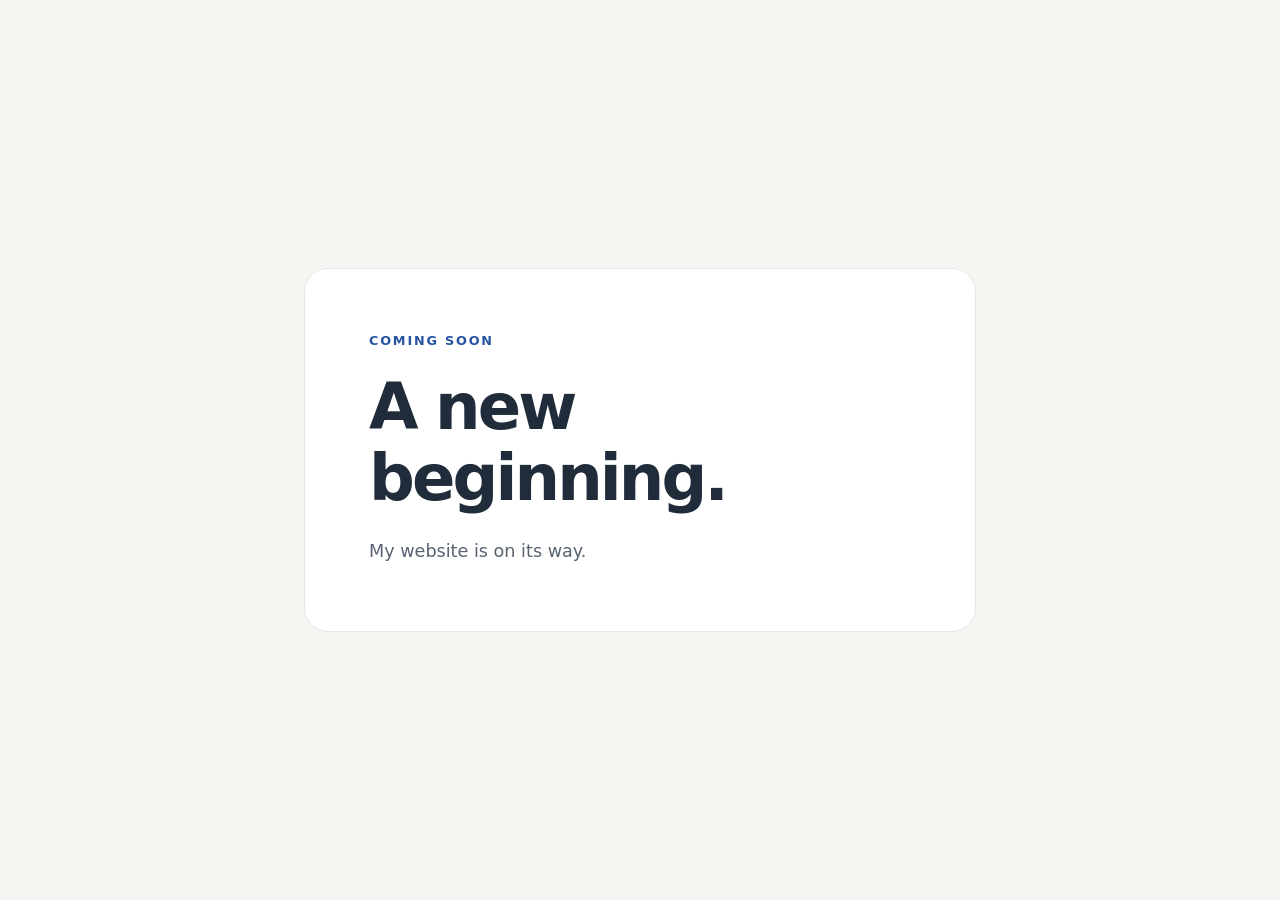
==== index.html @ 8bc60494 "Add a minimal starter website for GitHub Pages" ====
<!doctype html>
<html lang="en">
<head>
  <meta charset="utf-8">
  <meta name="viewport" content="width=device-width, initial-scale=1">
  <meta name="description" content="A new website is on its way.">
  <title>My website</title>
  <style>
    :root { color-scheme: light; font-family: system-ui, -apple-system, BlinkMacSystemFont, "Segoe UI", sans-serif; }
    * { box-sizing: border-box; }
    body { margin: 0; min-height: 100vh; display: grid; place-items: center; padding: 2rem; background: #f6f5f1; color: #202c3a; }
    main { width: 100%; max-width: 42rem; padding: clamp(2rem, 7vw, 4rem); background: #fff; border: 1px solid #e5e7eb; border-radius: 1.5rem; }
    .label { margin: 0 0 1.5rem; color: #2854a3; font-size: .8rem; font-weight: 650; letter-spacing: .14em; text-transform: uppercase; }
    h1 { margin: 0; font-size: clamp(2.25rem, 7vw, 4rem); line-height: 1.1; letter-spacing: -.045em; }
    .message { margin: 1.5rem 0 0; color: #586372; font-size: 1.1rem; line-height: 1.7; }
  </style>
</head>
<body>
  <main>
    <p class="label">Coming soon</p>
    <h1>A new beginning.</h1>
    <p class="message">My website is on its way.</p>
  </main>
</body>
</html>
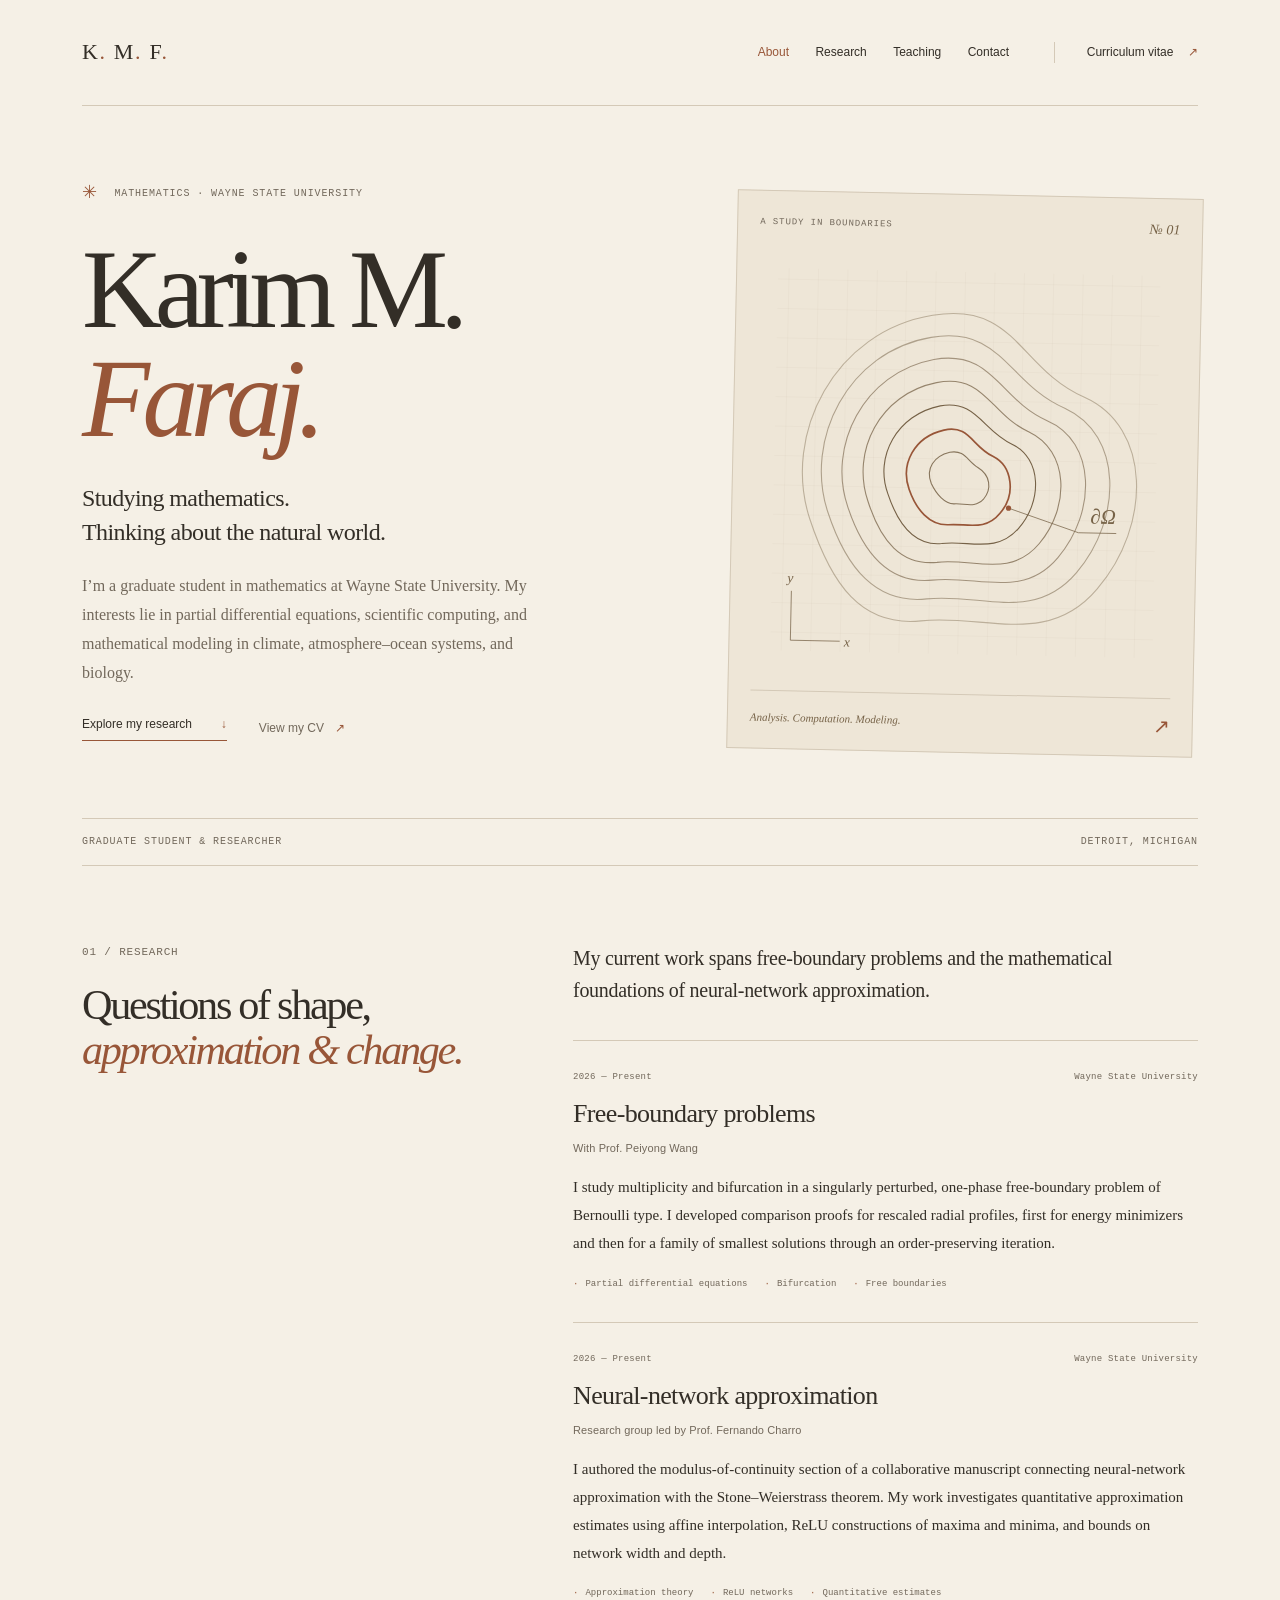
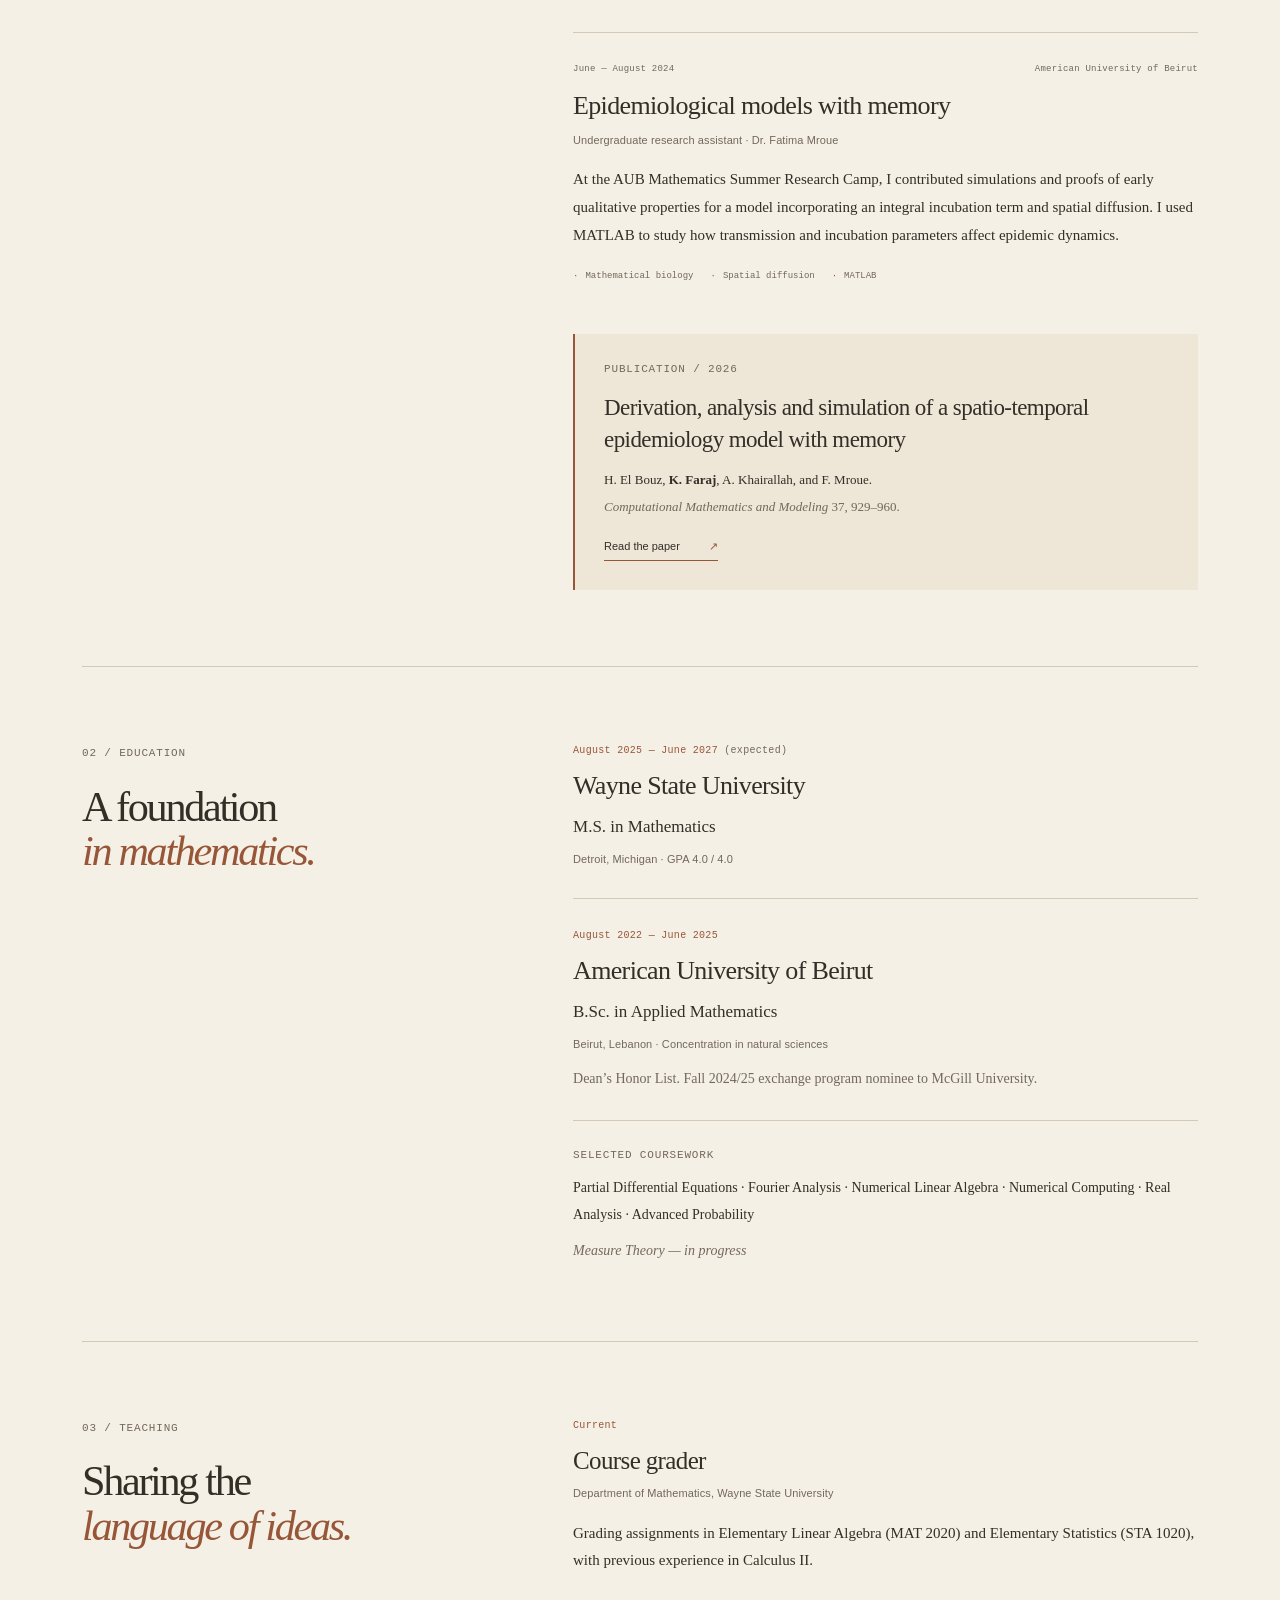
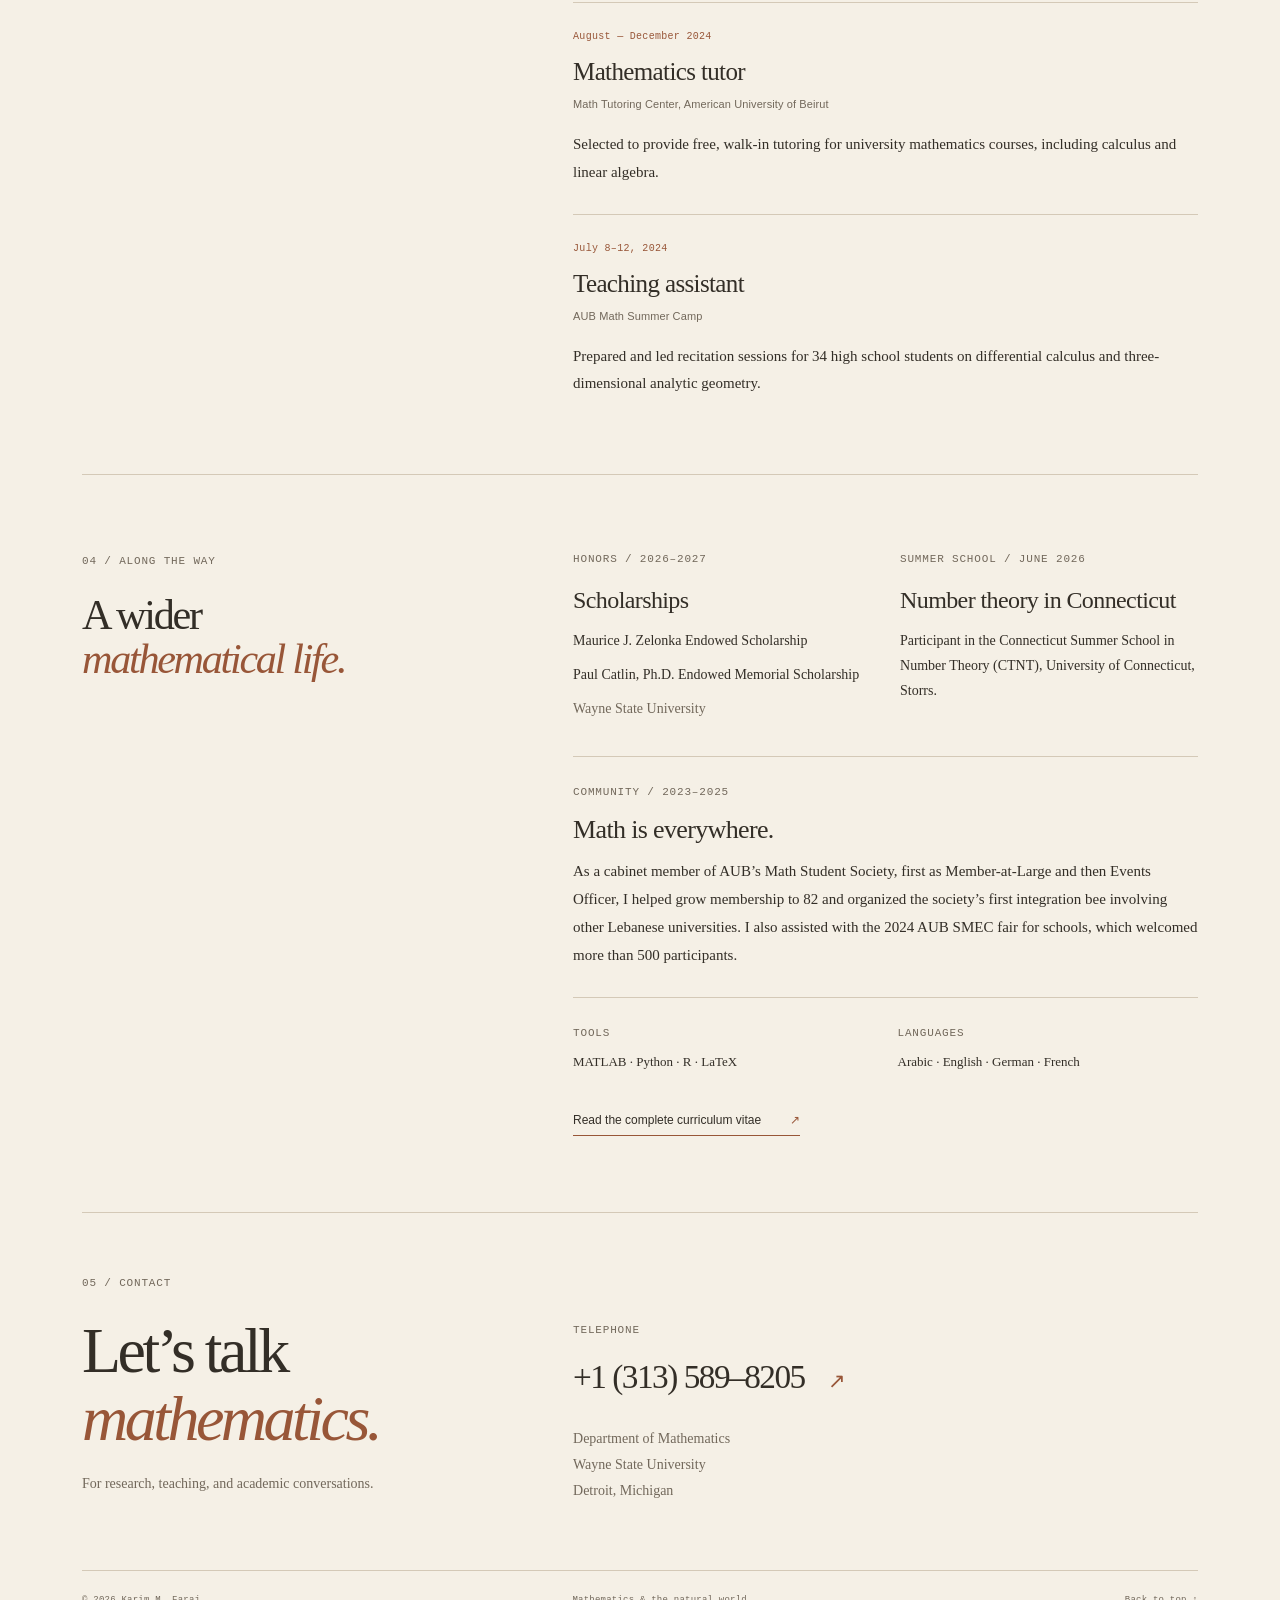
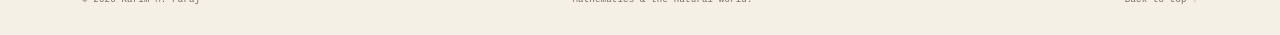
==== commit 49c93f37: "Build a warm vintage academic website from Karim's CV" ====
--- a/index.html
+++ b/index.html
@@ -3,23 +3,120 @@
 <head>
   <meta charset="utf-8">
   <meta name="viewport" content="width=device-width, initial-scale=1">
-  <meta name="description" content="A new website is on its way.">
-  <title>My website</title>
-  <style>
-    :root { color-scheme: light; font-family: system-ui, -apple-system, BlinkMacSystemFont, "Segoe UI", sans-serif; }
-    * { box-sizing: border-box; }
-    body { margin: 0; min-height: 100vh; display: grid; place-items: center; padding: 2rem; background: #f6f5f1; color: #202c3a; }
-    main { width: 100%; max-width: 42rem; padding: clamp(2rem, 7vw, 4rem); background: #fff; border: 1px solid #e5e7eb; border-radius: 1.5rem; }
-    .label { margin: 0 0 1.5rem; color: #2854a3; font-size: .8rem; font-weight: 650; letter-spacing: .14em; text-transform: uppercase; }
-    h1 { margin: 0; font-size: clamp(2.25rem, 7vw, 4rem); line-height: 1.1; letter-spacing: -.045em; }
-    .message { margin: 1.5rem 0 0; color: #586372; font-size: 1.1rem; line-height: 1.7; }
-  </style>
+  <meta name="description" content="Karim M. Faraj — mathematics graduate student at Wayne State University. Research in partial differential equations, scientific computing, and mathematical modeling.">
+  <meta name="theme-color" content="#f5f0e6">
+  <title>Karim M. Faraj · Mathematics</title>
+  <link rel="icon" href="favicon.svg" type="image/svg+xml">
+  <link rel="stylesheet" href="styles.css">
+  <script src="site.js" defer></script>
 </head>
 <body>
-  <main>
-    <p class="label">Coming soon</p>
-    <h1>A new beginning.</h1>
-    <p class="message">My website is on its way.</p>
+<a class="skip-link" href="#main">Skip to content</a>
+<div class="page-shell">
+  <header class="site-header">
+    <a class="wordmark" href="./" aria-label="Karim M. Faraj, home">K<span>.</span> M<span>.</span> F<span>.</span></a>
+    <nav aria-label="Main navigation"><a href="#about">About</a><a href="#research">Research</a><a href="#teaching">Teaching</a><a href="#contact">Contact</a></nav>
+    <a class="header-cv" href="cv.html">Curriculum vitae <span aria-hidden="true">↗</span></a>
+  </header>
+  <main id="main">
+    <section class="hero" id="about" aria-labelledby="hero-title">
+      <div class="hero-copy">
+        <p class="eyebrow"><span class="small-star" aria-hidden="true">✳</span> Mathematics · Wayne State University</p>
+        <h1 id="hero-title">Karim M.<br><em>Faraj.</em></h1>
+        <p class="hero-deck">Studying mathematics.<br>Thinking about the natural world.</p>
+        <p class="hero-intro">I’m a graduate student in mathematics at Wayne State University. My interests lie in partial differential equations, scientific computing, and mathematical modeling in climate, atmosphere–ocean systems, and biology.</p>
+        <div class="hero-links"><a class="text-link" href="#research">Explore my research <span aria-hidden="true">↓</span></a><a class="quiet-link" href="cv.html">View my CV <span aria-hidden="true">↗</span></a></div>
+      </div>
+      <figure class="study-figure">
+        <div class="figure-header"><span class="eyebrow">A study in boundaries</span><span class="figure-number">№ 01</span></div>
+        <svg class="contour-art" viewBox="0 0 400 420" aria-hidden="true" focusable="false">
+          <defs><pattern id="graph" width="28" height="28" patternUnits="userSpaceOnUse"><path d="M28 0H0V28" fill="none" stroke="currentColor" stroke-width=".45" opacity=".16"/></pattern></defs>
+          <rect x="18" y="18" width="364" height="364" fill="url(#graph)"/>
+          <g fill="none" stroke="currentColor" stroke-width="1.05" stroke-linecap="round">
+            <path d="M53 256C25 176 73 77 166 60C245 45 249 109 312 135C376 162 379 255 328 317C282 374 221 343 161 351C104 358 75 318 53 256Z" opacity=".42"/>
+            <path d="M70 249C46 181 86 96 165 81C232 68 239 124 294 146C349 170 351 249 308 302C268 351 217 323 166 330C118 336 89 303 70 249Z" opacity=".52"/>
+            <path d="M89 244C68 187 101 116 168 102C224 91 231 139 277 158C324 177 326 244 290 288C257 329 213 306 171 312C130 317 105 289 89 244Z" opacity=".62"/>
+            <path d="M108 238C91 191 117 136 171 124C217 114 222 153 260 169C298 186 301 239 272 275C245 309 209 290 175 295C141 299 121 276 108 238Z" opacity=".73"/>
+            <path d="M127 231C113 196 134 155 175 146C209 139 216 169 244 181C273 194 274 235 252 261C231 286 205 273 179 277C153 280 137 259 127 231Z"/>
+            <path d="M147 226C138 202 151 176 179 169C203 163 206 184 226 193C245 202 249 229 234 247C220 265 202 257 185 259C167 260 154 245 147 226Z" stroke="#985638" stroke-width="1.6"/>
+            <path d="M168 220C162 206 170 194 185 190C199 187 202 198 212 204C224 211 226 224 218 234C210 243 200 238 190 239C181 239 173 230 168 220Z" opacity=".85"/>
+          </g>
+          <path d="M242 242 309 264H345M37 372H84M37 372V325" fill="none" stroke="currentColor" stroke-width=".7"/>
+          <circle cx="242" cy="242" r="2.5" fill="#985638"/>
+          <g font-family="Georgia,serif" font-style="italic" fill="currentColor"><text x="320" y="255" font-size="20">∂Ω</text><text x="88" y="377" font-size="13">x</text><text x="33" y="317" font-size="13">y</text></g>
+        </svg>
+        <figcaption><span>Analysis. Computation. Modeling.</span><span class="caption-mark" aria-hidden="true">↗</span></figcaption>
+      </figure>
+      <div class="hero-footnote"><span>Graduate student &amp; researcher</span><span>Detroit, Michigan</span></div>
+    </section>
+
+    <section class="content-section" id="research" aria-labelledby="research-title">
+      <div class="section-heading"><p class="eyebrow">01 / Research</p><h2 id="research-title">Questions of shape,<br><em>approximation &amp; change.</em></h2></div>
+      <div class="section-body">
+        <p class="section-intro">My current work spans free-boundary problems and the mathematical foundations of neural-network approximation.</p>
+        <article class="research-entry">
+          <div class="entry-meta"><span>2026 — Present</span><span>Wayne State University</span></div>
+          <h3>Free-boundary problems</h3><p class="entry-byline">With Prof. Peiyong Wang</p>
+          <p>I study multiplicity and bifurcation in a singularly perturbed, one-phase free-boundary problem of Bernoulli type. I developed comparison proofs for rescaled radial profiles, first for energy minimizers and then for a family of smallest solutions through an order-preserving iteration.</p>
+          <ul class="topic-list" aria-label="Research topics"><li>Partial differential equations</li><li>Bifurcation</li><li>Free boundaries</li></ul>
+        </article>
+        <article class="research-entry">
+          <div class="entry-meta"><span>2026 — Present</span><span>Wayne State University</span></div>
+          <h3>Neural-network approximation</h3><p class="entry-byline">Research group led by Prof. Fernando Charro</p>
+          <p>I authored the modulus-of-continuity section of a collaborative manuscript connecting neural-network approximation with the Stone–Weierstrass theorem. My work investigates quantitative approximation estimates using affine interpolation, ReLU constructions of maxima and minima, and bounds on network width and depth.</p>
+          <ul class="topic-list" aria-label="Research topics"><li>Approximation theory</li><li>ReLU networks</li><li>Quantitative estimates</li></ul>
+        </article>
+        <article class="research-entry">
+          <div class="entry-meta"><span>June — August 2024</span><span>American University of Beirut</span></div>
+          <h3>Epidemiological models with memory</h3><p class="entry-byline">Undergraduate research assistant · Dr. Fatima Mroue</p>
+          <p>At the AUB Mathematics Summer Research Camp, I contributed simulations and proofs of early qualitative properties for a model incorporating an integral incubation term and spatial diffusion. I used MATLAB to study how transmission and incubation parameters affect epidemic dynamics.</p>
+          <ul class="topic-list" aria-label="Research topics"><li>Mathematical biology</li><li>Spatial diffusion</li><li>MATLAB</li></ul>
+        </article>
+        <aside class="publication" aria-labelledby="publication-title">
+          <p class="eyebrow">Publication / 2026</p><h3 id="publication-title">Derivation, analysis and simulation of a spatio-temporal epidemiology model with memory</h3>
+          <p>H. El Bouz, <strong>K. Faraj</strong>, A. Khairallah, and F. Mroue.</p><p class="journal"><cite>Computational Mathematics and Modeling</cite> 37, 929–960.</p>
+          <a class="text-link" href="https://doi.org/10.1007/s10598-026-09725-4" target="_blank" rel="noopener noreferrer">Read the paper <span aria-hidden="true">↗</span><span class="sr-only"> (opens in a new tab)</span></a>
+        </aside>
+      </div>
+    </section>
+
+    <section class="content-section" id="education" aria-labelledby="education-title">
+      <div class="section-heading"><p class="eyebrow">02 / Education</p><h2 id="education-title">A foundation<br><em>in mathematics.</em></h2></div>
+      <div class="section-body">
+        <article class="education-entry"><p class="entry-date">August 2025 — June 2027 <span>(expected)</span></p><h3>Wayne State University</h3><p class="degree">M.S. in Mathematics</p><p class="entry-byline">Detroit, Michigan · GPA 4.0 / 4.0</p></article>
+        <article class="education-entry"><p class="entry-date">August 2022 — June 2025</p><h3>American University of Beirut</h3><p class="degree">B.Sc. in Applied Mathematics</p><p class="entry-byline">Beirut, Lebanon · Concentration in natural sciences</p><p class="education-note">Dean’s Honor List. Fall 2024/25 exchange program nominee to McGill University.</p></article>
+        <div class="coursework"><p class="eyebrow">Selected coursework</p><p>Partial Differential Equations · Fourier Analysis · Numerical Linear Algebra · Numerical Computing · Real Analysis · Advanced Probability</p><p class="small-note">Measure Theory — in progress</p></div>
+      </div>
+    </section>
+
+    <section class="content-section" id="teaching" aria-labelledby="teaching-title">
+      <div class="section-heading"><p class="eyebrow">03 / Teaching</p><h2 id="teaching-title">Sharing the<br><em>language of ideas.</em></h2></div>
+      <div class="section-body">
+        <article class="teaching-entry"><p class="entry-date">Current</p><h3>Course grader</h3><p class="entry-byline">Department of Mathematics, Wayne State University</p><p>Grading assignments in Elementary Linear Algebra (MAT 2020) and Elementary Statistics (STA 1020), with previous experience in Calculus II.</p></article>
+        <article class="teaching-entry"><p class="entry-date">August — December 2024</p><h3>Mathematics tutor</h3><p class="entry-byline">Math Tutoring Center, American University of Beirut</p><p>Selected to provide free, walk-in tutoring for university mathematics courses, including calculus and linear algebra.</p></article>
+        <article class="teaching-entry"><p class="entry-date">July 8–12, 2024</p><h3>Teaching assistant</h3><p class="entry-byline">AUB Math Summer Camp</p><p>Prepared and led recitation sessions for 34 high school students on differential calculus and three-dimensional analytic geometry.</p></article>
+      </div>
+    </section>
+
+    <section class="content-section" id="beyond" aria-labelledby="beyond-title">
+      <div class="section-heading"><p class="eyebrow">04 / Along the way</p><h2 id="beyond-title">A wider<br><em>mathematical life.</em></h2></div>
+      <div class="section-body">
+        <div class="notes-grid">
+          <article class="note-block"><p class="eyebrow">Honors / 2026–2027</p><h3>Scholarships</h3><p>Maurice J. Zelonka Endowed Scholarship</p><p>Paul Catlin, Ph.D. Endowed Memorial Scholarship</p><p class="small-note">Wayne State University</p></article>
+          <article class="note-block"><p class="eyebrow">Summer school / June 2026</p><h3>Number theory in Connecticut</h3><p>Participant in the Connecticut Summer School in Number Theory (CTNT), University of Connecticut, Storrs.</p></article>
+        </div>
+        <article class="community-note"><p class="eyebrow">Community / 2023–2025</p><h3>Math is everywhere.</h3><p>As a cabinet member of AUB’s Math Student Society, first as Member-at-Large and then Events Officer, I helped grow membership to 82 and organized the society’s first integration bee involving other Lebanese universities. I also assisted with the 2024 AUB SMEC fair for schools, which welcomed more than 500 participants.</p></article>
+        <div class="skills-summary"><div><p class="eyebrow">Tools</p><p>MATLAB · Python · R · LaTeX</p></div><div><p class="eyebrow">Languages</p><p>Arabic · English · German · French</p></div></div>
+        <a class="text-link" href="cv.html">Read the complete curriculum vitae <span aria-hidden="true">↗</span></a>
+      </div>
+    </section>
+
+    <section class="contact-section" id="contact" aria-labelledby="contact-title">
+      <p class="eyebrow">05 / Contact</p>
+      <div class="contact-grid"><div><h2 id="contact-title">Let’s talk<br><em>mathematics.</em></h2><p>For research, teaching, and academic conversations.</p></div><div class="contact-details"><p class="eyebrow">Telephone</p><a class="phone-link" href="tel:+13135898205">+1 (313) 589–8205 <span aria-hidden="true">↗</span></a><p>Department of Mathematics<br>Wayne State University<br>Detroit, Michigan</p></div></div>
+    </section>
   </main>
+  <footer class="site-footer"><span>© 2026 Karim M. Faraj</span><span>Mathematics &amp; the natural world.</span><a href="#about">Back to top <span aria-hidden="true">↑</span></a></footer>
+</div>
 </body>
 </html>
--- a/styles.css
+++ b/styles.css
@@ -0,0 +1,243 @@
+/* Warm paper, dark ink, and an understated terracotta accent. */
+:root {
+  --paper: #f5f0e6;
+  --ink: #332e27;
+  --muted: #72685b;
+  --rust: #985638;
+  --line: #d4c9b7;
+  --wash: #eee6d7;
+  --serif: Georgia, "Times New Roman", serif;
+  --sans: "Segoe UI", Arial, sans-serif;
+  --mono: "Courier New", monospace;
+  color-scheme: light;
+  font-family: var(--serif);
+  color: var(--ink);
+  background: var(--paper);
+  font-synthesis: none;
+  scroll-behavior: smooth;
+  scroll-padding-top: 1.5rem;
+}
+* { box-sizing: border-box; }
+body { margin: 0; font-size: 17px; line-height: 1.75; -webkit-font-smoothing: antialiased; }
+::selection { background: #d6bda0; color: var(--ink); }
+a { color: inherit; text-decoration-thickness: 1px; text-underline-offset: 5px; }
+a:hover { color: var(--rust); }
+a:focus-visible, button:focus-visible { outline: 2px solid var(--rust); outline-offset: 6px; }
+button { font: inherit; }
+p, h1, h2, h3, figure { margin: 0; }
+h1, h2, h3 { font-weight: 400; }
+h1, h2 { line-height: 1.05; letter-spacing: -.055em; }
+h2 { font-size: clamp(2.2rem, 3.3vw, 3.1rem); }
+h2 em, h1 em { font-weight: 400; color: var(--rust); }
+h3 { font-size: 1.6rem; line-height: 1.25; letter-spacing: -.025em; }
+p + p { margin-top: 1rem; }
+strong { font-weight: 600; }
+section[id] { scroll-margin-top: 1.5rem; }
+.page-shell { max-width: 1240px; margin: 0 auto; padding: 0 62px; }
+.eyebrow, .entry-meta, .entry-date, .site-footer, .hero-footnote {
+  font-family: var(--mono); font-size: 11px; font-weight: 400; line-height: 1.6; letter-spacing: .075em;
+}
+.eyebrow { text-transform: uppercase; color: var(--muted); }
+.skip-link { position: fixed; left: 1rem; top: -6rem; padding: .6rem 1rem; background: var(--ink); color: var(--paper); z-index: 10; }
+.skip-link:focus { top: 1rem; }
+.sr-only { position: absolute; width: 1px; height: 1px; padding: 0; margin: -1px; overflow: hidden; clip: rect(0,0,0,0); white-space: nowrap; border: 0; }
+.site-header { min-height: 106px; display: flex; align-items: center; gap: 2.8rem; border-bottom: 1px solid var(--line); }
+.wordmark { font-size: 22px; letter-spacing: .075em; text-decoration: none; white-space: nowrap; }
+.wordmark span { color: var(--rust); }
+.site-header nav { display: flex; gap: 1.65rem; margin-left: auto; font-family: var(--sans); font-size: 12px; }
+.site-header nav a, .header-cv { text-decoration: none; }
+.site-header nav a[aria-current="location"] { color: var(--rust); }
+.header-cv { border-left: 1px solid var(--line); padding-left: 2rem; font-family: var(--sans); font-size: 12px; white-space: nowrap; }
+.header-cv span { margin-left: .7rem; color: var(--rust); }
+.hero { display: grid; grid-template-columns: 1.25fr 1fr; column-gap: 6%; padding: 73px 0 0; }
+.hero .eyebrow { font-size: 10px; letter-spacing: .09em; }
+.small-star { font-size: 18px; color: var(--rust); display: inline-block; vertical-align: middle; margin-right: .6rem; }
+.hero h1 { font-size: clamp(5.2rem,8.7vw,7.5rem); line-height: .98; margin: 27px 0 29px; letter-spacing: -.068em; }
+.hero-deck { font-size: 24px; line-height: 1.4; letter-spacing: -.025em; }
+.hero-intro { max-width: 465px; color: var(--muted); font-size: 16px; line-height: 1.8; margin-top: 23px; }
+.hero-links { display: flex; align-items: center; gap: 2rem; margin-top: 28px; font-family: var(--sans); font-size: 12px; }
+.text-link { display: inline-flex; align-items: center; gap: 1.8rem; text-decoration: none; border-bottom: 1px solid var(--rust); padding-bottom: 5px; font-family: var(--sans); font-size: 12px; line-height: 1.6; }
+.text-link > span[aria-hidden] { color: var(--rust); }
+.quiet-link { text-decoration: none; color: var(--muted); }
+.quiet-link span { margin-left: .5rem; color: var(--rust); }
+.study-figure { align-self: center; padding: 19px 22px 14px; margin-top: 15px; background: var(--wash); border: 1px solid var(--line); color: #766247; transform: rotate(1.2deg); }
+.figure-header { display: flex; align-items: center; justify-content: space-between; gap: 1rem; }
+.figure-header .eyebrow { font-size: 9px; letter-spacing: .1em; }
+.figure-number { font-family: var(--serif); font-style: italic; font-size: 14px; }
+.contour-art { display: block; width: 100%; height: auto; margin: 14px 0 0; }
+.study-figure figcaption { display: flex; align-items: center; justify-content: space-between; padding-top: 11px; border-top: 1px solid var(--line); font-size: 11px; font-style: italic; line-height: 1.6; }
+.caption-mark { font-size: 20px; color: var(--rust); font-style: normal; }
+.hero-footnote { grid-column: 1/-1; display: flex; justify-content: space-between; border-top: 1px solid var(--line); margin-top: 65px; padding: 15px 0; color: var(--muted); font-size: 10px; text-transform: uppercase; letter-spacing: .09em; }
+.content-section { display: grid; grid-template-columns: .9fr 1.4fr; column-gap: 8%; padding: 76px 0; border-top: 1px solid var(--line); }
+.section-heading .eyebrow { margin: 2px 0 22px; }
+.section-heading { align-self: start; }
+.section-body { min-width: 0; }
+.section-intro { font-size: 20px; line-height: 1.6; margin-bottom: 34px; letter-spacing: -.015em; }
+.research-entry { padding: 29px 0 30px; border-top: 1px solid var(--line); }
+.entry-meta { display: flex; justify-content: space-between; gap: 1rem; color: var(--muted); font-size: 9px; letter-spacing: .025em; margin-bottom: 14px; }
+.research-entry h3 { font-size: 26px; }
+.entry-byline { font-family: var(--sans); font-size: 11px; color: var(--muted); line-height: 1.7; margin: 8px 0 17px; letter-spacing: .01em; }
+.research-entry > p:not(.entry-byline) { font-size: 15px; line-height: 1.85; }
+.topic-list { list-style: none; margin: 19px 0 0; padding: 0; display: flex; gap: 7px 17px; flex-wrap: wrap; font-family: var(--mono); font-size: 9px; line-height: 1.7; color: var(--muted); }
+.topic-list li::before { content: "·"; color: var(--rust); margin-right: 7px; }
+.publication { background: var(--wash); border-left: 2px solid var(--rust); padding: 27px 29px 29px; margin-top: 20px; }
+.publication h3 { font-size: 23px; line-height: 1.35; margin: 14px 0; }
+.publication > p:not(.eyebrow) { font-size: 13px; line-height: 1.7; }
+.publication .journal { color: var(--muted); margin-top: 5px; }
+.publication .text-link { margin-top: 20px; font-size: 11px; }
+.education-entry + .education-entry { border-top: 1px solid var(--line); margin-top: 30px; padding-top: 29px; }
+.entry-date { font-size: 10px; letter-spacing: .03em; color: var(--rust); margin-bottom: 11px; }
+.entry-date span { color: var(--muted); }
+.education-entry h3 { font-size: 26px; }
+.degree { font-size: 17px; margin-top: 9px; }
+.education-entry .entry-byline { margin-bottom: 0; }
+.education-note { font-size: 14px; color: var(--muted); margin-top: 13px; line-height: 1.8; }
+.coursework { border-top: 1px solid var(--line); padding-top: 26px; margin-top: 29px; }
+.coursework > p:not(.eyebrow) { font-size: 14px; line-height: 1.9; margin-top: 10px; }
+.coursework .small-note { font-style: italic; }
+.small-note { font-size: 12px; color: var(--muted); }
+.teaching-entry + .teaching-entry { border-top: 1px solid var(--line); padding-top: 26px; margin-top: 27px; }
+.teaching-entry h3 { font-size: 25px; }
+.teaching-entry > p:last-child { font-size: 15px; line-height: 1.85; }
+.notes-grid { display: grid; grid-template-columns: 1fr 1fr; gap: 29px; }
+.note-block h3 { font-size: 24px; margin: 16px 0 13px; }
+.note-block > p:not(.eyebrow) { font-size: 14px; line-height: 1.8; }
+.note-block p + p { margin-top: 9px; }
+.note-block .small-note { font-size: 11px; }
+.community-note { border-top: 1px solid var(--line); margin-top: 35px; padding-top: 27px; }
+.community-note h3 { font-size: 26px; margin: 12px 0; }
+.community-note > p:last-child { font-size: 15px; line-height: 1.85; }
+.skills-summary { display: grid; grid-template-columns: 1fr 1fr; gap: 1.5rem; padding: 27px 0 30px; margin-top: 28px; border-top: 1px solid var(--line); }
+.skills-summary p + p { margin-top: 8px; font-size: 13px; }
+.contact-section { border-top: 1px solid var(--line); padding: 62px 0 66px; }
+.contact-grid { display: grid; grid-template-columns: .9fr 1.4fr; column-gap: 8%; margin-top: 25px; }
+.contact-grid h2 { font-size: clamp(3rem,5vw,4.5rem); }
+.contact-grid > div > p:not(.eyebrow) { font-size: 14px; color: var(--muted); margin-top: 20px; }
+.contact-details { align-self: center; padding-top: 5px; }
+.phone-link { display: inline-block; font-size: clamp(1.6rem,2.6vw,2.25rem); letter-spacing: -.045em; margin: 8px 0 0; text-decoration: none; white-space: nowrap; }
+.phone-link span { font-family: var(--sans); font-size: 21px; color: var(--rust); margin-left: 16px; }
+.contact-details > p:last-child { line-height: 1.85; }
+.site-footer { display: flex; justify-content: space-between; gap: 1.5rem; border-top: 1px solid var(--line); padding: 22px 0 28px; font-size: 9px; letter-spacing: .025em; color: var(--muted); }
+.site-footer a { text-decoration: none; }
+/* A complete, printable CV. */
+.cv-header { justify-content: space-between; }
+.cv-header .header-cv { border: 0; padding: 0; }
+.cv-main { max-width: 820px; margin: 0 auto; padding: 65px 0 80px; }
+.cv-title-row { display: flex; justify-content: space-between; gap: 2rem; align-items: flex-end; margin-top: 20px; }
+.cv-title-row h1 { font-size: clamp(3.25rem,6.5vw,5.5rem); }
+.print-button { background: transparent; border: 1px solid var(--line); padding: 9px 13px; font-family: var(--sans); font-size: 11px; line-height: 1.5; white-space: nowrap; cursor: pointer; }
+.print-button:hover { background: var(--wash); border-color: var(--rust); }
+.cv-contact { font-family: var(--sans); font-size: 13px; color: var(--muted); margin: 18px 0 0; }
+.cv-contact a { text-decoration: none; }
+.cv-section { border-top: 1px solid var(--line); margin-top: 35px; padding-top: 25px; }
+.cv-section > h2 { font-size: 28px; letter-spacing: -.035em; color: var(--rust); margin-bottom: 22px; }
+.cv-section h3 { font-size: 20px; }
+.cv-item + .cv-item { margin-top: 24px; }
+.cv-item-head { display: flex; justify-content: space-between; align-items: baseline; gap: 1rem; }
+.cv-item-head .entry-date { font-size: 10px; white-space: nowrap; margin: 0; }
+.cv-main p, .cv-main li { font-size: 14px; line-height: 1.85; }
+.cv-main .eyebrow { font-size: 11px; }
+.cv-main p + p { margin-top: 7px; }
+.cv-main .cv-contact { font-size: 13px; }
+.cv-main .entry-byline { font-size: 12px; margin: 5px 0 8px; }
+.cv-main ul { margin: 9px 0 0; padding-left: 20px; }
+.cv-main li + li { margin-top: 5px; }
+.cv-main .cv-skills { display: grid; grid-template-columns: 1fr 1fr; gap: 20px; }
+.cv-main .cv-skills h3 { font-size: 18px; margin-bottom: 9px; }
+.cv-main .cv-skills p { font-size: 13px; }
+.cv-main .doi-link { font-family: var(--sans); font-size: 12px; overflow-wrap: anywhere; }
+@media (min-width:1450px) {
+  .page-shell { max-width: 1300px; padding-right: 70px; padding-left: 70px; }
+  .hero { column-gap: 8%; }
+  .hero h1 { font-size: 125px; }
+}
+@media (max-width:980px) {
+  .page-shell { padding: 0 36px; }
+  .site-header { gap: 1.8rem; }
+  .site-header nav { gap: 1.1rem; }
+  .header-cv { padding-left: 1.3rem; }
+  .hero { column-gap: 5%; padding-top: 58px; }
+  .hero h1 { font-size: 88px; }
+  .hero-deck { font-size: 22px; }
+  .hero-intro { font-size: 15px; }
+  .study-figure { padding: 16px 16px 10px; }
+  .figure-header .eyebrow { font-size: 8px; }
+  .study-figure figcaption { font-size: 10px; }
+  .content-section, .contact-grid { column-gap: 6%; grid-template-columns: .85fr 1.4fr; }
+  .entry-meta { flex-direction: column; gap: 3px; }
+  .notes-grid { gap: 22px; }
+  .phone-link { font-size: 26px; }
+  .phone-link span { margin-left: 8px; }
+  .cv-item-head { align-items: flex-start; }
+  .cv-item-head .entry-date { white-space: normal; text-align: right; min-width: 140px; }
+}
+@media (max-width:720px) {
+  .page-shell { padding: 0 25px; }
+  .site-header { min-height: auto; flex-wrap: wrap; gap: 0; padding: 23px 0 17px; }
+  .wordmark { font-size: 21px; }
+  .header-cv { order: 1; margin-left: auto; padding: 0; border: 0; font-size: 11px; }
+  .site-header nav { order: 2; flex-basis: 100%; margin: 22px 0 0; justify-content: space-between; gap: 15px; font-size: 11px; }
+  .hero { grid-template-columns: 1fr; padding-top: 40px; }
+  .hero .eyebrow { font-size: 9px; }
+  .hero h1 { font-size: clamp(78px,17vw,116px); margin-top: 25px; margin-bottom: 25px; }
+  .hero-deck { font-size: 24px; }
+  .hero-intro { max-width: 100%; font-size: 15px; }
+  .hero-links { gap: 1.7rem; margin-top: 24px; }
+  .study-figure { width: 100%; max-width: 340px; justify-self: center; margin-top: 42px; padding: 16px 20px 12px; transform: rotate(.8deg); }
+  .figure-header .eyebrow { font-size: 8px; }
+  .contour-art { margin-top: 7px; }
+  .hero-footnote { font-size: 8px; margin-top: 38px; gap: 1rem; }
+  .content-section { grid-template-columns: 1fr; padding: 43px 0; gap: 30px; }
+  .section-heading .eyebrow { margin-bottom: 16px; }
+  h2 { font-size: 37px; }
+  .section-intro { font-size: 19px; margin-bottom: 25px; }
+  .research-entry { padding: 25px 0; }
+  .entry-meta { flex-direction: row; font-size: 8px; gap: 12px; }
+  .entry-meta span:last-child { text-align: right; }
+  .research-entry h3, .education-entry h3 { font-size: 25px; }
+  .publication { padding: 23px 21px; margin-top: 10px; }
+  .publication h3 { font-size: 22px; }
+  .notes-grid { grid-template-columns: 1fr; gap: 28px; }
+  .note-block + .note-block { border-top: 1px solid var(--line); padding-top: 25px; }
+  .note-block h3 { margin-top: 12px; }
+  .skills-summary { grid-template-columns: 1fr; gap: 18px; }
+  .contact-section { padding: 43px 0; }
+  .contact-grid { grid-template-columns: 1fr; gap: 28px; margin-top: 20px; }
+  .contact-grid h2 { font-size: 49px; }
+  .contact-details { padding: 0; }
+  .phone-link { font-size: clamp(24px,6.6vw,29px); }
+  .site-footer { font-size: 9px; flex-wrap: wrap; gap: 10px 18px; padding-bottom: 25px; }
+  .site-footer > span:nth-child(2) { display: none; }
+  .site-footer a { margin-left: auto; }
+  .cv-main { padding: 40px 0 55px; }
+  .cv-title-row { display: block; margin-top: 17px; }
+  .cv-title-row h1 { font-size: 49px; }
+  .print-button { margin-top: 22px; }
+  .cv-item-head { display: block; }
+  .cv-item-head .entry-date { text-align: left; margin-top: 7px; }
+  .cv-main .cv-skills { grid-template-columns: 1fr; gap: 22px; }
+}
+@media (prefers-reduced-motion:reduce) { :root { scroll-behavior: auto; } }
+@media print {
+  @page { margin: 16mm; }
+  body { background: #fff; color: #222; font-size: 10pt; }
+  .page-shell { max-width: none; padding: 0; }
+  .site-header, .site-footer, .print-button, .skip-link { display: none !important; }
+  .cv-main { max-width: none; padding: 0; }
+  .cv-title-row { margin: 10px 0 0; }
+  .cv-title-row h1 { font-size: 35pt; }
+  .cv-main .eyebrow { font-size: 9pt; }
+  .cv-contact { margin-top: 8px; }
+  .cv-section { margin-top: 18px; padding-top: 14px; break-inside: auto; border-color: #aaa; }
+  .cv-section > h2 { font-size: 19pt; margin-bottom: 13px; color: #333; break-after: avoid; }
+  .cv-item { break-inside: avoid; }
+  .cv-item + .cv-item { margin-top: 15px; }
+  .cv-item-head { display: flex; }
+  .cv-main h3 { font-size: 12pt; }
+  .cv-main p, .cv-main li { font-size: 9pt; line-height: 1.6; }
+  .cv-main .entry-byline, .cv-main .doi-link { font-size: 8pt; }
+  .cv-main ul { margin-top: 5px; }
+  .cv-main .cv-skills { display: grid; grid-template-columns: 1fr 1fr; }
+  .cv-item-head .entry-date { font-size: 8pt; }
+  a { color: inherit; text-decoration: none; }
+}
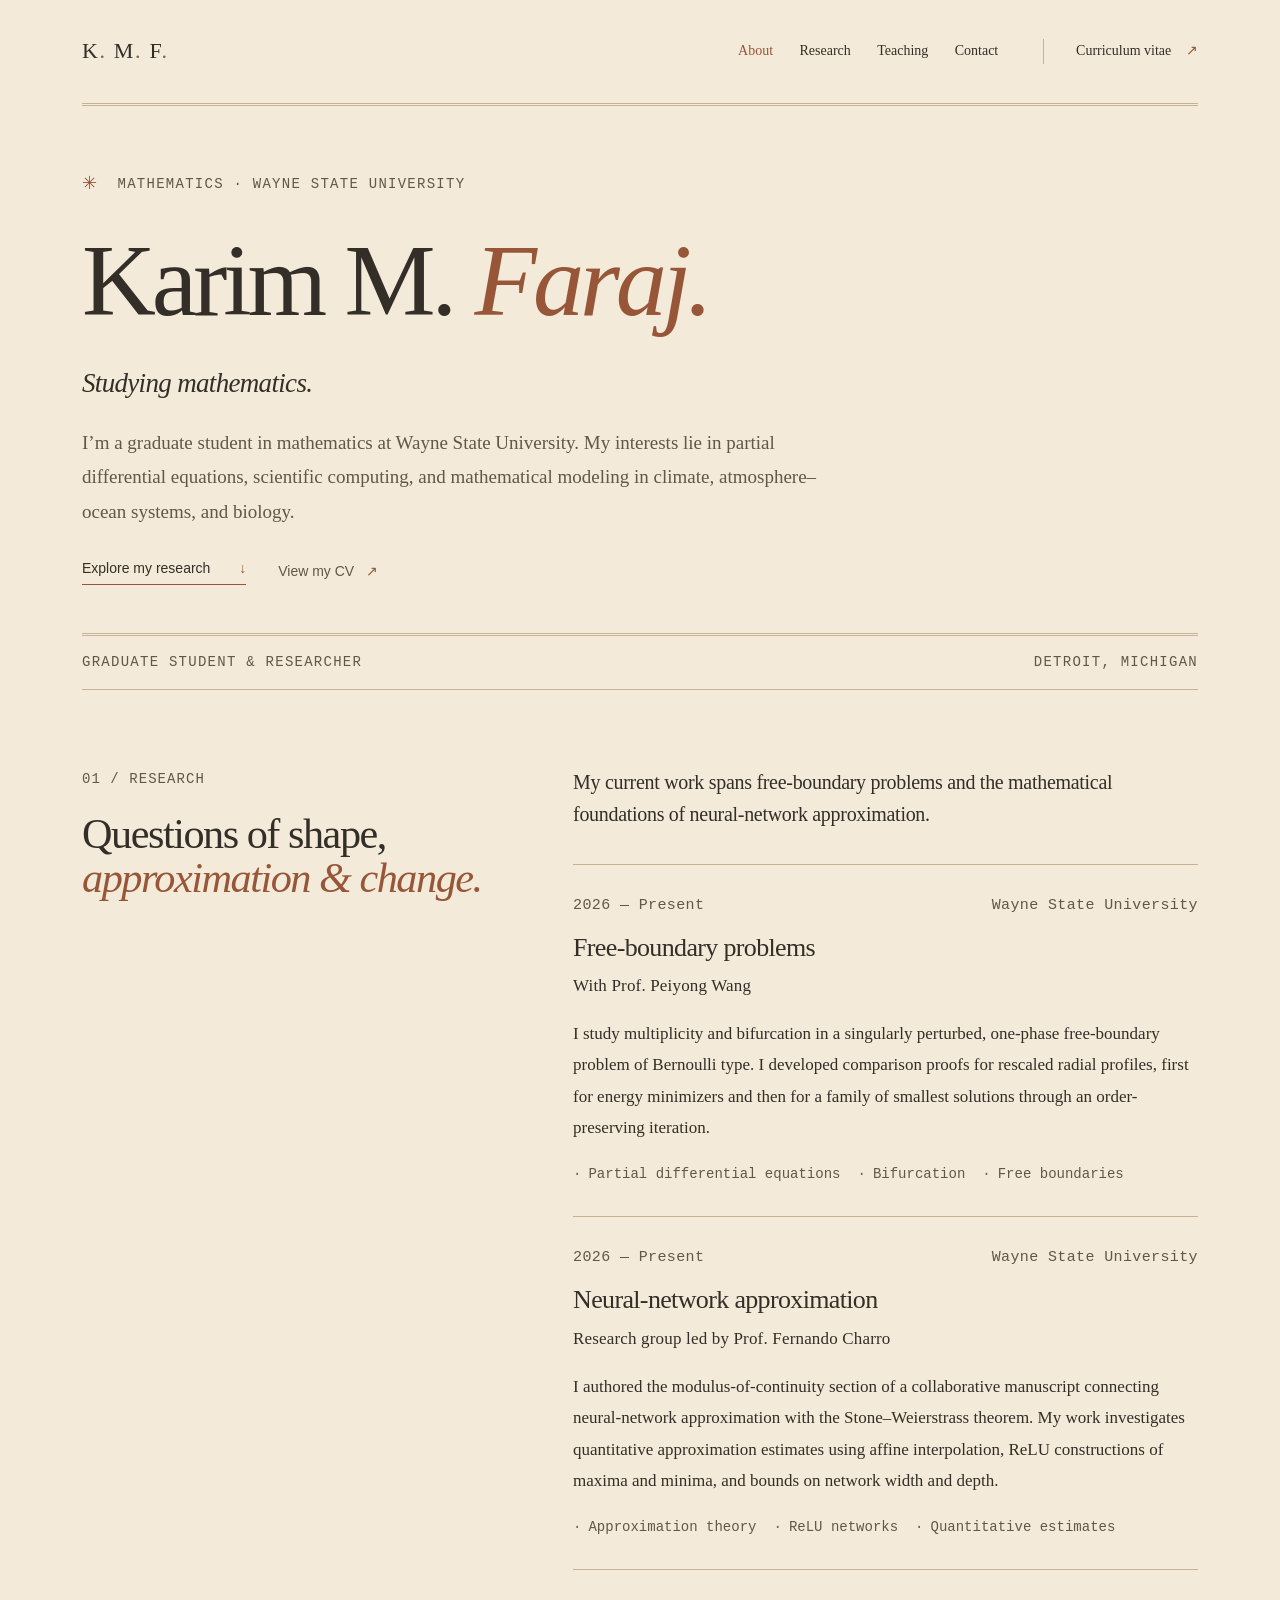
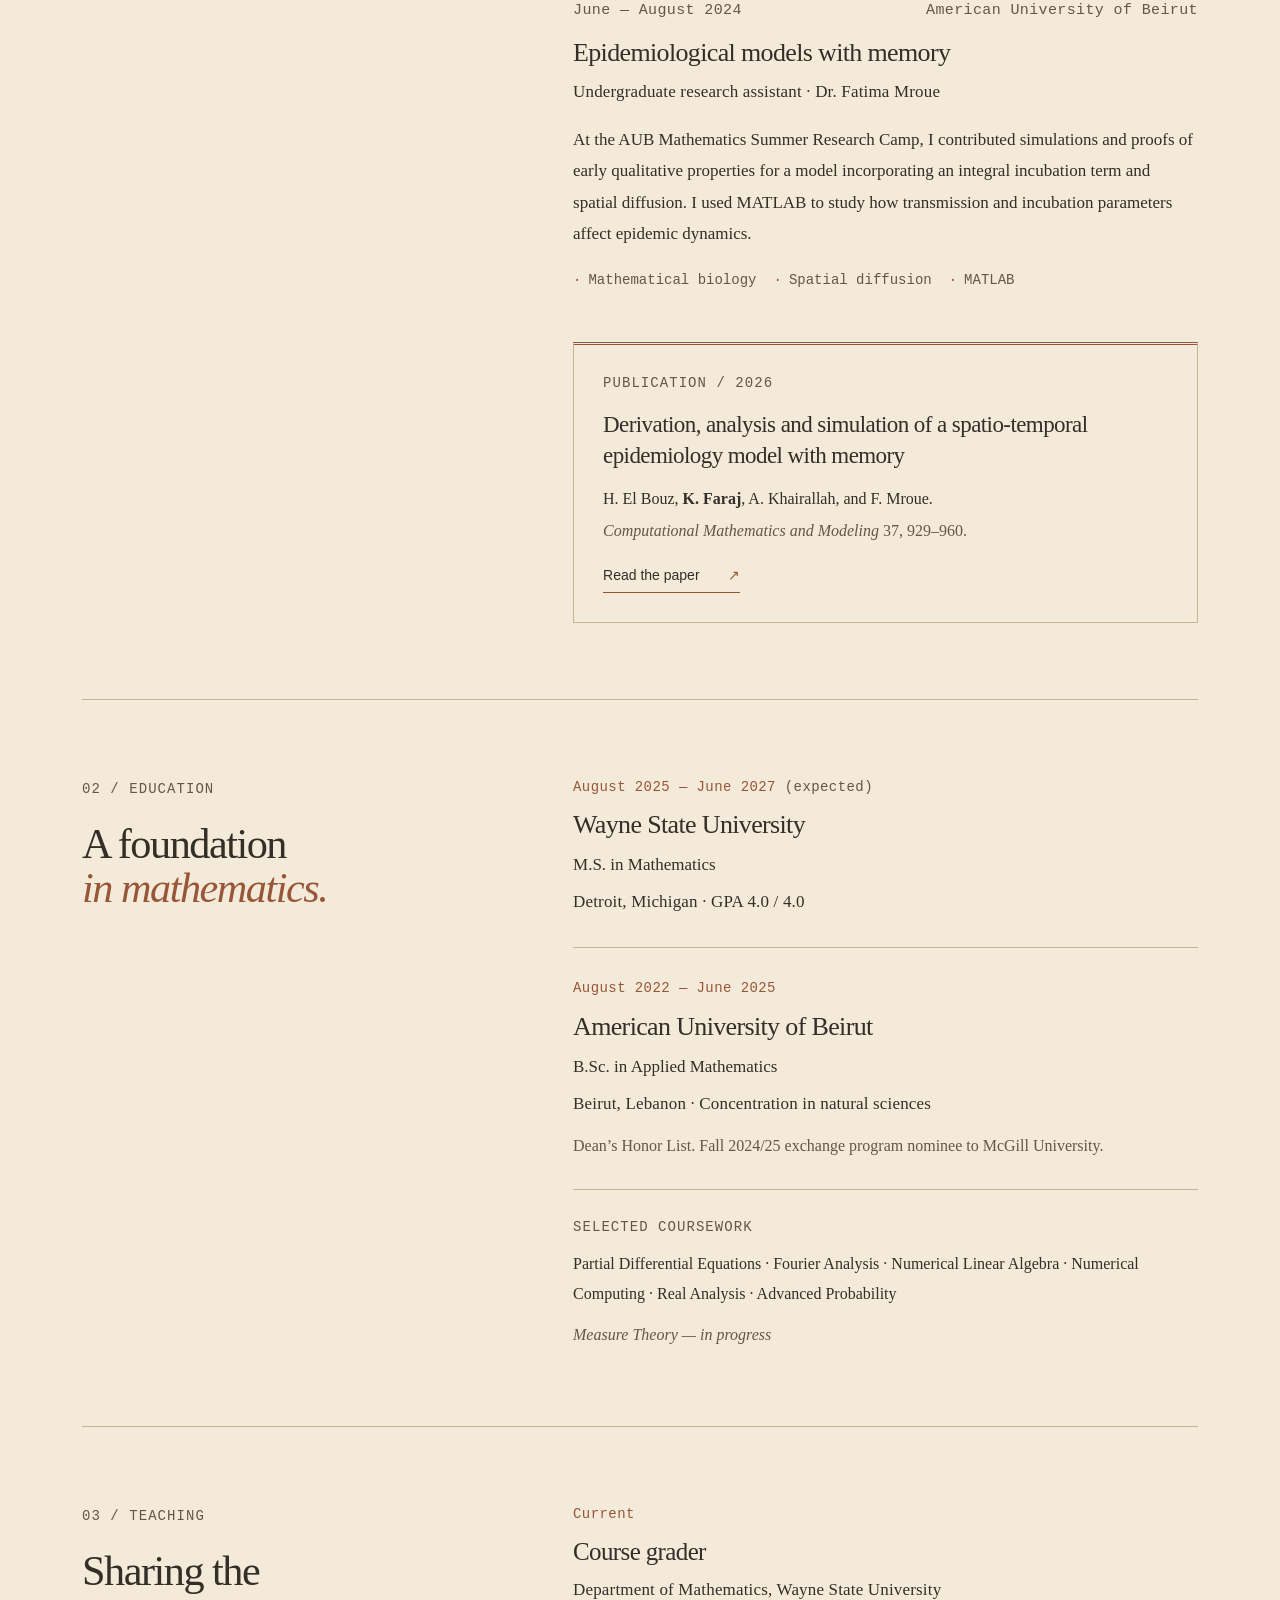
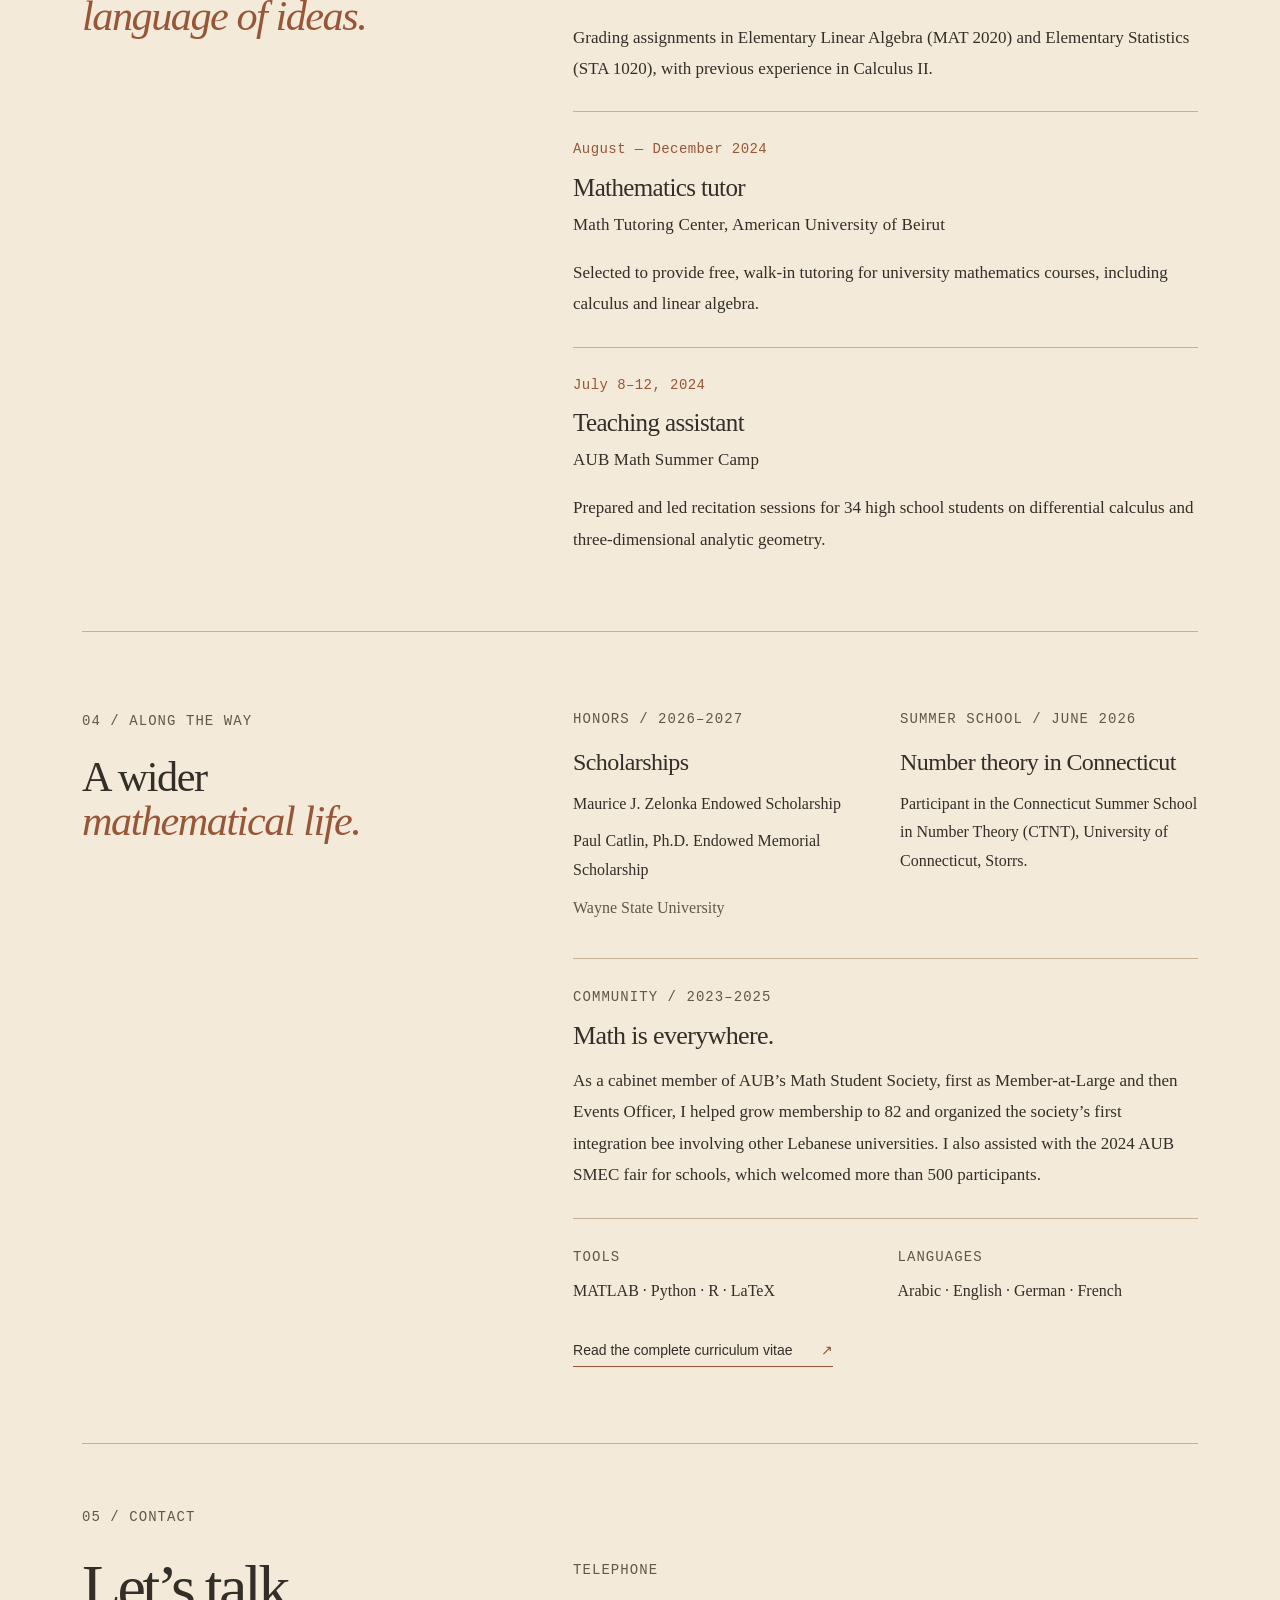
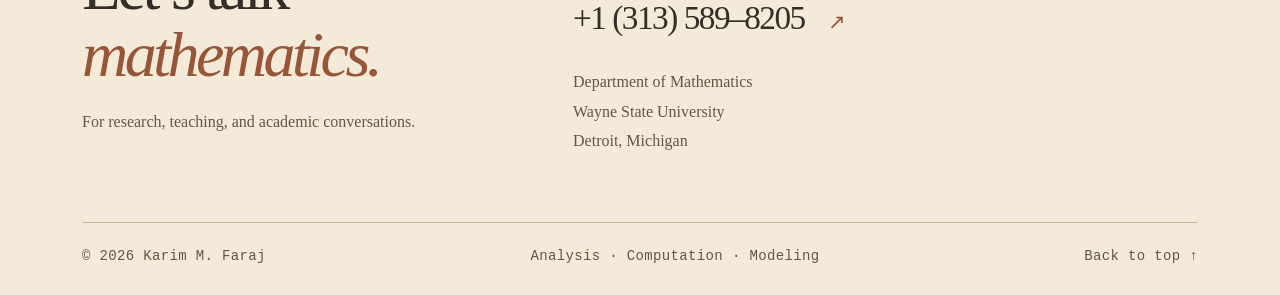
==== commit 1d669822: "Improve readability and refine the warm vintage design" ====
--- a/index.html
+++ b/index.html
@@ -23,30 +23,10 @@
       <div class="hero-copy">
         <p class="eyebrow"><span class="small-star" aria-hidden="true">✳</span> Mathematics · Wayne State University</p>
         <h1 id="hero-title">Karim M.<br><em>Faraj.</em></h1>
-        <p class="hero-deck">Studying mathematics.<br>Thinking about the natural world.</p>
+        <p class="hero-deck">Studying mathematics.</p>
         <p class="hero-intro">I’m a graduate student in mathematics at Wayne State University. My interests lie in partial differential equations, scientific computing, and mathematical modeling in climate, atmosphere–ocean systems, and biology.</p>
         <div class="hero-links"><a class="text-link" href="#research">Explore my research <span aria-hidden="true">↓</span></a><a class="quiet-link" href="cv.html">View my CV <span aria-hidden="true">↗</span></a></div>
       </div>
-      <figure class="study-figure">
-        <div class="figure-header"><span class="eyebrow">A study in boundaries</span><span class="figure-number">№ 01</span></div>
-        <svg class="contour-art" viewBox="0 0 400 420" aria-hidden="true" focusable="false">
-          <defs><pattern id="graph" width="28" height="28" patternUnits="userSpaceOnUse"><path d="M28 0H0V28" fill="none" stroke="currentColor" stroke-width=".45" opacity=".16"/></pattern></defs>
-          <rect x="18" y="18" width="364" height="364" fill="url(#graph)"/>
-          <g fill="none" stroke="currentColor" stroke-width="1.05" stroke-linecap="round">
-            <path d="M53 256C25 176 73 77 166 60C245 45 249 109 312 135C376 162 379 255 328 317C282 374 221 343 161 351C104 358 75 318 53 256Z" opacity=".42"/>
-            <path d="M70 249C46 181 86 96 165 81C232 68 239 124 294 146C349 170 351 249 308 302C268 351 217 323 166 330C118 336 89 303 70 249Z" opacity=".52"/>
-            <path d="M89 244C68 187 101 116 168 102C224 91 231 139 277 158C324 177 326 244 290 288C257 329 213 306 171 312C130 317 105 289 89 244Z" opacity=".62"/>
-            <path d="M108 238C91 191 117 136 171 124C217 114 222 153 260 169C298 186 301 239 272 275C245 309 209 290 175 295C141 299 121 276 108 238Z" opacity=".73"/>
-            <path d="M127 231C113 196 134 155 175 146C209 139 216 169 244 181C273 194 274 235 252 261C231 286 205 273 179 277C153 280 137 259 127 231Z"/>
-            <path d="M147 226C138 202 151 176 179 169C203 163 206 184 226 193C245 202 249 229 234 247C220 265 202 257 185 259C167 260 154 245 147 226Z" stroke="#985638" stroke-width="1.6"/>
-            <path d="M168 220C162 206 170 194 185 190C199 187 202 198 212 204C224 211 226 224 218 234C210 243 200 238 190 239C181 239 173 230 168 220Z" opacity=".85"/>
-          </g>
-          <path d="M242 242 309 264H345M37 372H84M37 372V325" fill="none" stroke="currentColor" stroke-width=".7"/>
-          <circle cx="242" cy="242" r="2.5" fill="#985638"/>
-          <g font-family="Georgia,serif" font-style="italic" fill="currentColor"><text x="320" y="255" font-size="20">∂Ω</text><text x="88" y="377" font-size="13">x</text><text x="33" y="317" font-size="13">y</text></g>
-        </svg>
-        <figcaption><span>Analysis. Computation. Modeling.</span><span class="caption-mark" aria-hidden="true">↗</span></figcaption>
-      </figure>
       <div class="hero-footnote"><span>Graduate student &amp; researcher</span><span>Detroit, Michigan</span></div>
     </section>
 
@@ -116,7 +96,7 @@
       <div class="contact-grid"><div><h2 id="contact-title">Let’s talk<br><em>mathematics.</em></h2><p>For research, teaching, and academic conversations.</p></div><div class="contact-details"><p class="eyebrow">Telephone</p><a class="phone-link" href="tel:+13135898205">+1 (313) 589–8205 <span aria-hidden="true">↗</span></a><p>Department of Mathematics<br>Wayne State University<br>Detroit, Michigan</p></div></div>
     </section>
   </main>
-  <footer class="site-footer"><span>© 2026 Karim M. Faraj</span><span>Mathematics &amp; the natural world.</span><a href="#about">Back to top <span aria-hidden="true">↑</span></a></footer>
+  <footer class="site-footer"><span>© 2026 Karim M. Faraj</span><span>Analysis · Computation · Modeling</span><a href="#about">Back to top <span aria-hidden="true">↑</span></a></footer>
 </div>
 </body>
 </html>
--- a/styles.css
+++ b/styles.css
@@ -1,12 +1,12 @@
 /* Warm paper, dark ink, and an understated terracotta accent. */
 :root {
-  --paper: #f5f0e6;
+  --paper: #f3ead9;
   --ink: #332e27;
-  --muted: #72685b;
+  --muted: #635747;
   --rust: #985638;
-  --line: #d4c9b7;
-  --wash: #eee6d7;
-  --serif: Georgia, "Times New Roman", serif;
+  --line: #c5b394;
+  --wash: #eadeca;
+  --serif: "Palatino Linotype", "Book Antiqua", Palatino, Georgia, serif;
   --sans: "Segoe UI", Arial, sans-serif;
   --mono: "Courier New", monospace;
   color-scheme: light;
@@ -35,7 +35,7 @@
 section[id] { scroll-margin-top: 1.5rem; }
 .page-shell { max-width: 1240px; margin: 0 auto; padding: 0 62px; }
 .eyebrow, .entry-meta, .entry-date, .site-footer, .hero-footnote {
-  font-family: var(--mono); font-size: 11px; font-weight: 400; line-height: 1.6; letter-spacing: .075em;
+  font-family: var(--mono); font-size: 14px; font-weight: 400; line-height: 1.6; letter-spacing: .075em;
 }
 .eyebrow { text-transform: uppercase; color: var(--muted); }
 .skip-link { position: fixed; left: 1rem; top: -6rem; padding: .6rem 1rem; background: var(--ink); color: var(--paper); z-index: 10; }
@@ -44,80 +44,73 @@
 .site-header { min-height: 106px; display: flex; align-items: center; gap: 2.8rem; border-bottom: 1px solid var(--line); }
 .wordmark { font-size: 22px; letter-spacing: .075em; text-decoration: none; white-space: nowrap; }
 .wordmark span { color: var(--rust); }
-.site-header nav { display: flex; gap: 1.65rem; margin-left: auto; font-family: var(--sans); font-size: 12px; }
+.site-header nav { display: flex; gap: 1.65rem; margin-left: auto; font-family: var(--sans); font-size: 14px; }
 .site-header nav a, .header-cv { text-decoration: none; }
 .site-header nav a[aria-current="location"] { color: var(--rust); }
-.header-cv { border-left: 1px solid var(--line); padding-left: 2rem; font-family: var(--sans); font-size: 12px; white-space: nowrap; }
+.header-cv { border-left: 1px solid var(--line); padding-left: 2rem; font-family: var(--sans); font-size: 14px; white-space: nowrap; }
 .header-cv span { margin-left: .7rem; color: var(--rust); }
 .hero { display: grid; grid-template-columns: 1.25fr 1fr; column-gap: 6%; padding: 73px 0 0; }
-.hero .eyebrow { font-size: 10px; letter-spacing: .09em; }
+.hero .eyebrow { font-size: 14px; letter-spacing: .09em; }
 .small-star { font-size: 18px; color: var(--rust); display: inline-block; vertical-align: middle; margin-right: .6rem; }
 .hero h1 { font-size: clamp(5.2rem,8.7vw,7.5rem); line-height: .98; margin: 27px 0 29px; letter-spacing: -.068em; }
 .hero-deck { font-size: 24px; line-height: 1.4; letter-spacing: -.025em; }
 .hero-intro { max-width: 465px; color: var(--muted); font-size: 16px; line-height: 1.8; margin-top: 23px; }
-.hero-links { display: flex; align-items: center; gap: 2rem; margin-top: 28px; font-family: var(--sans); font-size: 12px; }
-.text-link { display: inline-flex; align-items: center; gap: 1.8rem; text-decoration: none; border-bottom: 1px solid var(--rust); padding-bottom: 5px; font-family: var(--sans); font-size: 12px; line-height: 1.6; }
+.hero-links { display: flex; align-items: center; gap: 2rem; margin-top: 28px; font-family: var(--sans); font-size: 14px; }
+.text-link { display: inline-flex; align-items: center; gap: 1.8rem; text-decoration: none; border-bottom: 1px solid var(--rust); padding-bottom: 5px; font-family: var(--sans); font-size: 14px; line-height: 1.6; }
 .text-link > span[aria-hidden] { color: var(--rust); }
 .quiet-link { text-decoration: none; color: var(--muted); }
 .quiet-link span { margin-left: .5rem; color: var(--rust); }
-.study-figure { align-self: center; padding: 19px 22px 14px; margin-top: 15px; background: var(--wash); border: 1px solid var(--line); color: #766247; transform: rotate(1.2deg); }
-.figure-header { display: flex; align-items: center; justify-content: space-between; gap: 1rem; }
-.figure-header .eyebrow { font-size: 9px; letter-spacing: .1em; }
-.figure-number { font-family: var(--serif); font-style: italic; font-size: 14px; }
-.contour-art { display: block; width: 100%; height: auto; margin: 14px 0 0; }
-.study-figure figcaption { display: flex; align-items: center; justify-content: space-between; padding-top: 11px; border-top: 1px solid var(--line); font-size: 11px; font-style: italic; line-height: 1.6; }
-.caption-mark { font-size: 20px; color: var(--rust); font-style: normal; }
-.hero-footnote { grid-column: 1/-1; display: flex; justify-content: space-between; border-top: 1px solid var(--line); margin-top: 65px; padding: 15px 0; color: var(--muted); font-size: 10px; text-transform: uppercase; letter-spacing: .09em; }
+.hero-footnote { grid-column: 1/-1; display: flex; justify-content: space-between; border-top: 1px solid var(--line); margin-top: 65px; padding: 15px 0; color: var(--muted); font-size: 14px; text-transform: uppercase; letter-spacing: .09em; }
 .content-section { display: grid; grid-template-columns: .9fr 1.4fr; column-gap: 8%; padding: 76px 0; border-top: 1px solid var(--line); }
 .section-heading .eyebrow { margin: 2px 0 22px; }
 .section-heading { align-self: start; }
 .section-body { min-width: 0; }
 .section-intro { font-size: 20px; line-height: 1.6; margin-bottom: 34px; letter-spacing: -.015em; }
 .research-entry { padding: 29px 0 30px; border-top: 1px solid var(--line); }
-.entry-meta { display: flex; justify-content: space-between; gap: 1rem; color: var(--muted); font-size: 9px; letter-spacing: .025em; margin-bottom: 14px; }
+.entry-meta { display: flex; justify-content: space-between; gap: 1rem; color: var(--muted); font-size: 14px; letter-spacing: .025em; margin-bottom: 14px; }
 .research-entry h3 { font-size: 26px; }
-.entry-byline { font-family: var(--sans); font-size: 11px; color: var(--muted); line-height: 1.7; margin: 8px 0 17px; letter-spacing: .01em; }
-.research-entry > p:not(.entry-byline) { font-size: 15px; line-height: 1.85; }
-.topic-list { list-style: none; margin: 19px 0 0; padding: 0; display: flex; gap: 7px 17px; flex-wrap: wrap; font-family: var(--mono); font-size: 9px; line-height: 1.7; color: var(--muted); }
+.entry-byline { font-family: var(--sans); font-size: 14px; color: var(--muted); line-height: 1.7; margin: 8px 0 17px; letter-spacing: .01em; }
+.research-entry > p:not(.entry-byline) { font-size: 16px; line-height: 1.85; }
+.topic-list { list-style: none; margin: 19px 0 0; padding: 0; display: flex; gap: 7px 17px; flex-wrap: wrap; font-family: var(--mono); font-size: 14px; line-height: 1.7; color: var(--muted); }
 .topic-list li::before { content: "·"; color: var(--rust); margin-right: 7px; }
 .publication { background: var(--wash); border-left: 2px solid var(--rust); padding: 27px 29px 29px; margin-top: 20px; }
 .publication h3 { font-size: 23px; line-height: 1.35; margin: 14px 0; }
-.publication > p:not(.eyebrow) { font-size: 13px; line-height: 1.7; }
+.publication > p:not(.eyebrow) { font-size: 16px; line-height: 1.7; }
 .publication .journal { color: var(--muted); margin-top: 5px; }
-.publication .text-link { margin-top: 20px; font-size: 11px; }
+.publication .text-link { margin-top: 20px; font-size: 14px; }
 .education-entry + .education-entry { border-top: 1px solid var(--line); margin-top: 30px; padding-top: 29px; }
-.entry-date { font-size: 10px; letter-spacing: .03em; color: var(--rust); margin-bottom: 11px; }
+.entry-date { font-size: 14px; letter-spacing: .03em; color: var(--rust); margin-bottom: 11px; }
 .entry-date span { color: var(--muted); }
 .education-entry h3 { font-size: 26px; }
 .degree { font-size: 17px; margin-top: 9px; }
 .education-entry .entry-byline { margin-bottom: 0; }
-.education-note { font-size: 14px; color: var(--muted); margin-top: 13px; line-height: 1.8; }
+.education-note { font-size: 16px; color: var(--muted); margin-top: 13px; line-height: 1.8; }
 .coursework { border-top: 1px solid var(--line); padding-top: 26px; margin-top: 29px; }
-.coursework > p:not(.eyebrow) { font-size: 14px; line-height: 1.9; margin-top: 10px; }
+.coursework > p:not(.eyebrow) { font-size: 16px; line-height: 1.9; margin-top: 10px; }
 .coursework .small-note { font-style: italic; }
-.small-note { font-size: 12px; color: var(--muted); }
+.small-note { font-size: 14px; color: var(--muted); }
 .teaching-entry + .teaching-entry { border-top: 1px solid var(--line); padding-top: 26px; margin-top: 27px; }
 .teaching-entry h3 { font-size: 25px; }
-.teaching-entry > p:last-child { font-size: 15px; line-height: 1.85; }
+.teaching-entry > p:last-child { font-size: 16px; line-height: 1.85; }
 .notes-grid { display: grid; grid-template-columns: 1fr 1fr; gap: 29px; }
 .note-block h3 { font-size: 24px; margin: 16px 0 13px; }
-.note-block > p:not(.eyebrow) { font-size: 14px; line-height: 1.8; }
+.note-block > p:not(.eyebrow) { font-size: 16px; line-height: 1.8; }
 .note-block p + p { margin-top: 9px; }
-.note-block .small-note { font-size: 11px; }
+.note-block .small-note { font-size: 14px; }
 .community-note { border-top: 1px solid var(--line); margin-top: 35px; padding-top: 27px; }
 .community-note h3 { font-size: 26px; margin: 12px 0; }
-.community-note > p:last-child { font-size: 15px; line-height: 1.85; }
+.community-note > p:last-child { font-size: 16px; line-height: 1.85; }
 .skills-summary { display: grid; grid-template-columns: 1fr 1fr; gap: 1.5rem; padding: 27px 0 30px; margin-top: 28px; border-top: 1px solid var(--line); }
-.skills-summary p + p { margin-top: 8px; font-size: 13px; }
+.skills-summary p + p { margin-top: 8px; font-size: 16px; }
 .contact-section { border-top: 1px solid var(--line); padding: 62px 0 66px; }
 .contact-grid { display: grid; grid-template-columns: .9fr 1.4fr; column-gap: 8%; margin-top: 25px; }
 .contact-grid h2 { font-size: clamp(3rem,5vw,4.5rem); }
-.contact-grid > div > p:not(.eyebrow) { font-size: 14px; color: var(--muted); margin-top: 20px; }
+.contact-grid > div > p:not(.eyebrow) { font-size: 16px; color: var(--muted); margin-top: 20px; }
 .contact-details { align-self: center; padding-top: 5px; }
 .phone-link { display: inline-block; font-size: clamp(1.6rem,2.6vw,2.25rem); letter-spacing: -.045em; margin: 8px 0 0; text-decoration: none; white-space: nowrap; }
 .phone-link span { font-family: var(--sans); font-size: 21px; color: var(--rust); margin-left: 16px; }
 .contact-details > p:last-child { line-height: 1.85; }
-.site-footer { display: flex; justify-content: space-between; gap: 1.5rem; border-top: 1px solid var(--line); padding: 22px 0 28px; font-size: 9px; letter-spacing: .025em; color: var(--muted); }
+.site-footer { display: flex; justify-content: space-between; gap: 1.5rem; border-top: 1px solid var(--line); padding: 22px 0 28px; font-size: 14px; letter-spacing: .025em; color: var(--muted); }
 .site-footer a { text-decoration: none; }
 /* A complete, printable CV. */
 .cv-header { justify-content: space-between; }
@@ -125,27 +118,27 @@
 .cv-main { max-width: 820px; margin: 0 auto; padding: 65px 0 80px; }
 .cv-title-row { display: flex; justify-content: space-between; gap: 2rem; align-items: flex-end; margin-top: 20px; }
 .cv-title-row h1 { font-size: clamp(3.25rem,6.5vw,5.5rem); }
-.print-button { background: transparent; border: 1px solid var(--line); padding: 9px 13px; font-family: var(--sans); font-size: 11px; line-height: 1.5; white-space: nowrap; cursor: pointer; }
+.print-button { background: transparent; border: 1px solid var(--line); padding: 9px 13px; font-family: var(--sans); font-size: 14px; line-height: 1.5; white-space: nowrap; cursor: pointer; }
 .print-button:hover { background: var(--wash); border-color: var(--rust); }
-.cv-contact { font-family: var(--sans); font-size: 13px; color: var(--muted); margin: 18px 0 0; }
+.cv-contact { font-family: var(--sans); font-size: 16px; color: var(--muted); margin: 18px 0 0; }
 .cv-contact a { text-decoration: none; }
 .cv-section { border-top: 1px solid var(--line); margin-top: 35px; padding-top: 25px; }
 .cv-section > h2 { font-size: 28px; letter-spacing: -.035em; color: var(--rust); margin-bottom: 22px; }
 .cv-section h3 { font-size: 20px; }
 .cv-item + .cv-item { margin-top: 24px; }
 .cv-item-head { display: flex; justify-content: space-between; align-items: baseline; gap: 1rem; }
-.cv-item-head .entry-date { font-size: 10px; white-space: nowrap; margin: 0; }
-.cv-main p, .cv-main li { font-size: 14px; line-height: 1.85; }
-.cv-main .eyebrow { font-size: 11px; }
+.cv-item-head .entry-date { font-size: 14px; white-space: nowrap; margin: 0; }
+.cv-main p, .cv-main li { font-size: 16px; line-height: 1.85; }
+.cv-main .eyebrow { font-size: 14px; }
 .cv-main p + p { margin-top: 7px; }
-.cv-main .cv-contact { font-size: 13px; }
-.cv-main .entry-byline { font-size: 12px; margin: 5px 0 8px; }
+.cv-main .cv-contact { font-size: 16px; }
+.cv-main .entry-byline { font-size: 14px; margin: 5px 0 8px; }
 .cv-main ul { margin: 9px 0 0; padding-left: 20px; }
 .cv-main li + li { margin-top: 5px; }
 .cv-main .cv-skills { display: grid; grid-template-columns: 1fr 1fr; gap: 20px; }
 .cv-main .cv-skills h3 { font-size: 18px; margin-bottom: 9px; }
-.cv-main .cv-skills p { font-size: 13px; }
-.cv-main .doi-link { font-family: var(--sans); font-size: 12px; overflow-wrap: anywhere; }
+.cv-main .cv-skills p { font-size: 16px; }
+.cv-main .doi-link { font-family: var(--sans); font-size: 14px; overflow-wrap: anywhere; }
 @media (min-width:1450px) {
   .page-shell { max-width: 1300px; padding-right: 70px; padding-left: 70px; }
   .hero { column-gap: 8%; }
@@ -159,10 +152,7 @@
   .hero { column-gap: 5%; padding-top: 58px; }
   .hero h1 { font-size: 88px; }
   .hero-deck { font-size: 22px; }
-  .hero-intro { font-size: 15px; }
-  .study-figure { padding: 16px 16px 10px; }
-  .figure-header .eyebrow { font-size: 8px; }
-  .study-figure figcaption { font-size: 10px; }
+  .hero-intro { font-size: 16px; }
   .content-section, .contact-grid { column-gap: 6%; grid-template-columns: .85fr 1.4fr; }
   .entry-meta { flex-direction: column; gap: 3px; }
   .notes-grid { gap: 22px; }
@@ -175,24 +165,21 @@
   .page-shell { padding: 0 25px; }
   .site-header { min-height: auto; flex-wrap: wrap; gap: 0; padding: 23px 0 17px; }
   .wordmark { font-size: 21px; }
-  .header-cv { order: 1; margin-left: auto; padding: 0; border: 0; font-size: 11px; }
-  .site-header nav { order: 2; flex-basis: 100%; margin: 22px 0 0; justify-content: space-between; gap: 15px; font-size: 11px; }
+  .header-cv { order: 1; margin-left: auto; padding: 0; border: 0; font-size: 14px; }
+  .site-header nav { order: 2; flex-basis: 100%; margin: 22px 0 0; justify-content: space-between; gap: 15px; font-size: 14px; }
   .hero { grid-template-columns: 1fr; padding-top: 40px; }
-  .hero .eyebrow { font-size: 9px; }
+  .hero .eyebrow { font-size: 14px; }
   .hero h1 { font-size: clamp(78px,17vw,116px); margin-top: 25px; margin-bottom: 25px; }
   .hero-deck { font-size: 24px; }
-  .hero-intro { max-width: 100%; font-size: 15px; }
+  .hero-intro { max-width: 100%; font-size: 16px; }
   .hero-links { gap: 1.7rem; margin-top: 24px; }
-  .study-figure { width: 100%; max-width: 340px; justify-self: center; margin-top: 42px; padding: 16px 20px 12px; transform: rotate(.8deg); }
-  .figure-header .eyebrow { font-size: 8px; }
-  .contour-art { margin-top: 7px; }
-  .hero-footnote { font-size: 8px; margin-top: 38px; gap: 1rem; }
+  .hero-footnote { font-size: 14px; margin-top: 38px; gap: 1rem; }
   .content-section { grid-template-columns: 1fr; padding: 43px 0; gap: 30px; }
   .section-heading .eyebrow { margin-bottom: 16px; }
   h2 { font-size: 37px; }
   .section-intro { font-size: 19px; margin-bottom: 25px; }
   .research-entry { padding: 25px 0; }
-  .entry-meta { flex-direction: row; font-size: 8px; gap: 12px; }
+  .entry-meta { flex-direction: row; font-size: 14px; gap: 12px; }
   .entry-meta span:last-child { text-align: right; }
   .research-entry h3, .education-entry h3 { font-size: 25px; }
   .publication { padding: 23px 21px; margin-top: 10px; }
@@ -206,7 +193,7 @@
   .contact-grid h2 { font-size: 49px; }
   .contact-details { padding: 0; }
   .phone-link { font-size: clamp(24px,6.6vw,29px); }
-  .site-footer { font-size: 9px; flex-wrap: wrap; gap: 10px 18px; padding-bottom: 25px; }
+  .site-footer { font-size: 14px; flex-wrap: wrap; gap: 10px 18px; padding-bottom: 25px; }
   .site-footer > span:nth-child(2) { display: none; }
   .site-footer a { margin-left: auto; }
   .cv-main { padding: 40px 0 55px; }
@@ -241,3 +228,40 @@
   .cv-item-head .entry-date { font-size: 8pt; }
   a { color: inherit; text-decoration: none; }
 }
+
+/* A quiet academic title page, with readable supporting text. */
+.hero { display: block; padding-top: 64px; }
+.hero-copy { max-width: 850px; }
+.hero h1 { font-size: clamp(64px,8vw,106px); line-height: 1.08; letter-spacing: -.04em; }
+.hero h1 br { display: none; }
+.hero h1 em::before { content: " "; }
+.hero-intro { max-width: 740px; font-size: 19px; }
+.hero-deck { font-size: 27px; font-style: italic; }
+.hero-footnote { border-top: 3px double var(--line); margin-top: 48px; }
+.site-header { border-bottom: 3px double var(--line); }
+.site-header nav, .header-cv, .entry-byline { font-family: var(--serif); }
+.entry-byline, .cv-main .entry-byline { font-size: 17px; color: var(--ink); }
+.entry-meta { font-size: 15px; flex-wrap: wrap; }
+.entry-date, .cv-item-head .entry-date { font-size: 14px; }
+.research-entry > p:not(.entry-byline), .teaching-entry > p:last-child,
+.community-note > p:last-child, .cv-main p, .cv-main li { font-size: 17px; }
+.topic-list { font-size: 14px; }
+.section-heading h2 { letter-spacing: -.035em; }
+.publication { background: transparent; border: 1px solid var(--line); border-top: 3px double var(--rust); }
+.publication > p:not(.eyebrow), .education-note, .coursework > p:not(.eyebrow),
+.note-block > p:not(.eyebrow), .skills-summary p + p { font-size: 16px; }
+.cv-main .cv-skills p, .cv-main .doi-link { font-size: 16px; }
+@media (max-width:720px) {
+  .hero { padding-top: 38px; }
+  .hero h1 { font-size: clamp(56px,12vw,82px); }
+  .hero-intro { font-size: 18px; }
+  .hero-deck { font-size: 24px; }
+  .hero-footnote, .entry-meta { flex-direction: column; gap: 7px; }
+  .entry-meta span:last-child { text-align: left; }
+  .hero-links { flex-wrap: wrap; gap: 20px; }
+  .site-header nav { flex-wrap: wrap; }
+}
+@media print {
+  .cv-main p, .cv-main li { font-size: 10pt; }
+  .cv-main .entry-byline, .cv-main .doi-link, .cv-item-head .entry-date { font-size: 9pt; }
+}
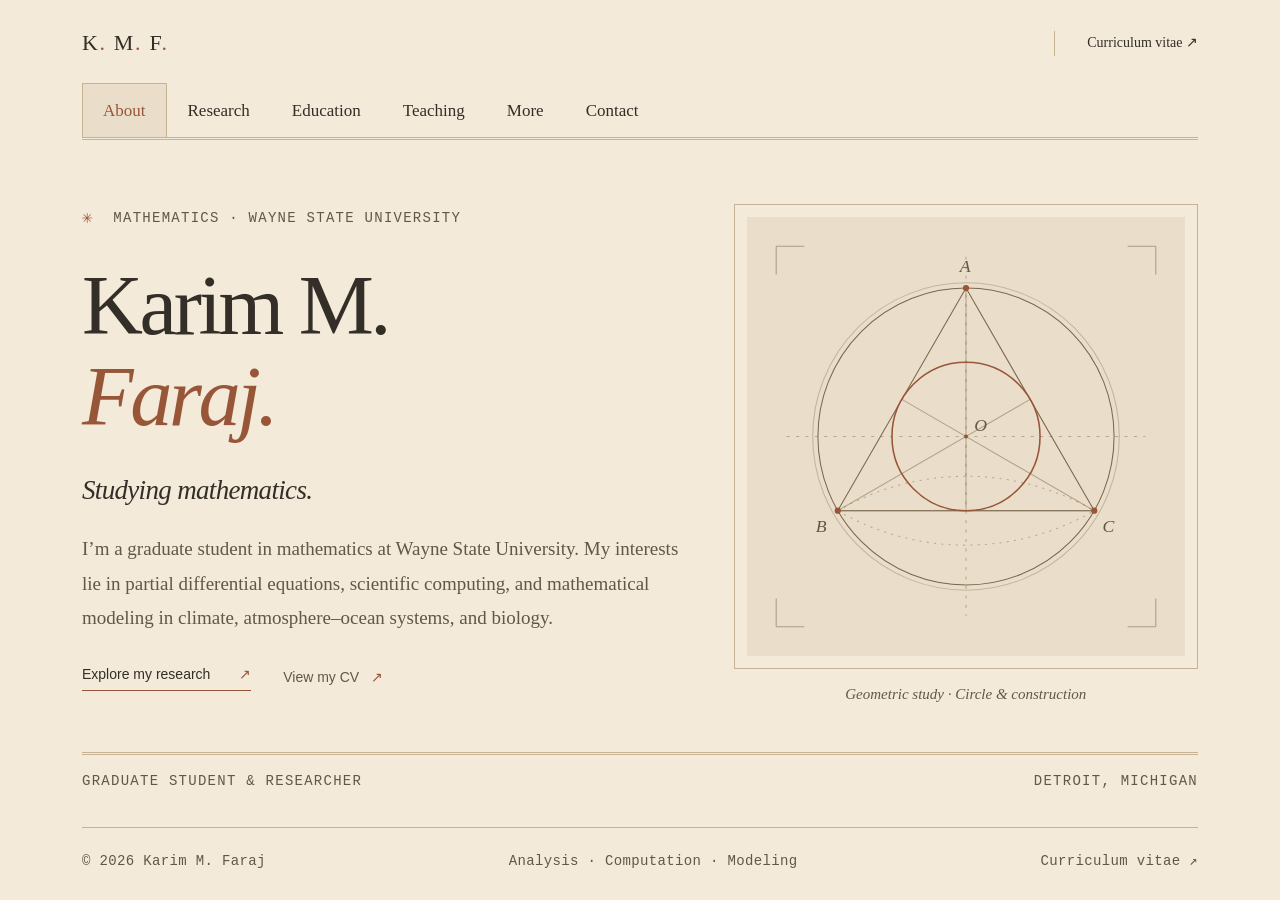
==== commit a17a6d40: "Split the website into tabbed pages and add a vintage geometric figure" ====
--- a/index.html
+++ b/index.html
@@ -5,98 +5,18 @@
   <meta name="viewport" content="width=device-width, initial-scale=1">
   <meta name="description" content="Karim M. Faraj — mathematics graduate student at Wayne State University. Research in partial differential equations, scientific computing, and mathematical modeling.">
   <meta name="theme-color" content="#f5f0e6">
-  <title>Karim M. Faraj · Mathematics</title>
+  <title>About · Karim M. Faraj</title>
   <link rel="icon" href="favicon.svg" type="image/svg+xml">
   <link rel="stylesheet" href="styles.css">
   <script src="site.js" defer></script>
 </head>
-<body>
-<a class="skip-link" href="#main">Skip to content</a>
-<div class="page-shell">
-  <header class="site-header">
-    <a class="wordmark" href="./" aria-label="Karim M. Faraj, home">K<span>.</span> M<span>.</span> F<span>.</span></a>
-    <nav aria-label="Main navigation"><a href="#about">About</a><a href="#research">Research</a><a href="#teaching">Teaching</a><a href="#contact">Contact</a></nav>
-    <a class="header-cv" href="cv.html">Curriculum vitae <span aria-hidden="true">↗</span></a>
-  </header>
-  <main id="main">
-    <section class="hero" id="about" aria-labelledby="hero-title">
+<body><a class="skip-link" href="#main">Skip to content</a><div class="page-shell"><header class="site-header"><a class="wordmark" href="index.html" aria-label="Karim M. Faraj, home">K<span>.</span> M<span>.</span> F<span>.</span></a><nav aria-label="Main navigation"><a href="index.html" aria-current="page">About</a><a href="research.html">Research</a><a href="education.html">Education</a><a href="teaching.html">Teaching</a><a href="beyond.html">More</a><a href="contact.html">Contact</a></nav><a class="header-cv" href="cv.html">Curriculum vitae ↗</a></header><main id="main"><section class="hero" id="about" aria-labelledby="hero-title">
       <div class="hero-copy">
         <p class="eyebrow"><span class="small-star" aria-hidden="true">✳</span> Mathematics · Wayne State University</p>
         <h1 id="hero-title">Karim M.<br><em>Faraj.</em></h1>
         <p class="hero-deck">Studying mathematics.</p>
         <p class="hero-intro">I’m a graduate student in mathematics at Wayne State University. My interests lie in partial differential equations, scientific computing, and mathematical modeling in climate, atmosphere–ocean systems, and biology.</p>
-        <div class="hero-links"><a class="text-link" href="#research">Explore my research <span aria-hidden="true">↓</span></a><a class="quiet-link" href="cv.html">View my CV <span aria-hidden="true">↗</span></a></div>
+        <div class="hero-links"><a class="text-link" href="research.html">Explore my research <span aria-hidden="true">↗</span></a><a class="quiet-link" href="cv.html">View my CV <span aria-hidden="true">↗</span></a></div>
       </div>
-      <div class="hero-footnote"><span>Graduate student &amp; researcher</span><span>Detroit, Michigan</span></div>
-    </section>
-
-    <section class="content-section" id="research" aria-labelledby="research-title">
-      <div class="section-heading"><p class="eyebrow">01 / Research</p><h2 id="research-title">Questions of shape,<br><em>approximation &amp; change.</em></h2></div>
-      <div class="section-body">
-        <p class="section-intro">My current work spans free-boundary problems and the mathematical foundations of neural-network approximation.</p>
-        <article class="research-entry">
-          <div class="entry-meta"><span>2026 — Present</span><span>Wayne State University</span></div>
-          <h3>Free-boundary problems</h3><p class="entry-byline">With Prof. Peiyong Wang</p>
-          <p>I study multiplicity and bifurcation in a singularly perturbed, one-phase free-boundary problem of Bernoulli type. I developed comparison proofs for rescaled radial profiles, first for energy minimizers and then for a family of smallest solutions through an order-preserving iteration.</p>
-          <ul class="topic-list" aria-label="Research topics"><li>Partial differential equations</li><li>Bifurcation</li><li>Free boundaries</li></ul>
-        </article>
-        <article class="research-entry">
-          <div class="entry-meta"><span>2026 — Present</span><span>Wayne State University</span></div>
-          <h3>Neural-network approximation</h3><p class="entry-byline">Research group led by Prof. Fernando Charro</p>
-          <p>I authored the modulus-of-continuity section of a collaborative manuscript connecting neural-network approximation with the Stone–Weierstrass theorem. My work investigates quantitative approximation estimates using affine interpolation, ReLU constructions of maxima and minima, and bounds on network width and depth.</p>
-          <ul class="topic-list" aria-label="Research topics"><li>Approximation theory</li><li>ReLU networks</li><li>Quantitative estimates</li></ul>
-        </article>
-        <article class="research-entry">
-          <div class="entry-meta"><span>June — August 2024</span><span>American University of Beirut</span></div>
-          <h3>Epidemiological models with memory</h3><p class="entry-byline">Undergraduate research assistant · Dr. Fatima Mroue</p>
-          <p>At the AUB Mathematics Summer Research Camp, I contributed simulations and proofs of early qualitative properties for a model incorporating an integral incubation term and spatial diffusion. I used MATLAB to study how transmission and incubation parameters affect epidemic dynamics.</p>
-          <ul class="topic-list" aria-label="Research topics"><li>Mathematical biology</li><li>Spatial diffusion</li><li>MATLAB</li></ul>
-        </article>
-        <aside class="publication" aria-labelledby="publication-title">
-          <p class="eyebrow">Publication / 2026</p><h3 id="publication-title">Derivation, analysis and simulation of a spatio-temporal epidemiology model with memory</h3>
-          <p>H. El Bouz, <strong>K. Faraj</strong>, A. Khairallah, and F. Mroue.</p><p class="journal"><cite>Computational Mathematics and Modeling</cite> 37, 929–960.</p>
-          <a class="text-link" href="https://doi.org/10.1007/s10598-026-09725-4" target="_blank" rel="noopener noreferrer">Read the paper <span aria-hidden="true">↗</span><span class="sr-only"> (opens in a new tab)</span></a>
-        </aside>
-      </div>
-    </section>
-
-    <section class="content-section" id="education" aria-labelledby="education-title">
-      <div class="section-heading"><p class="eyebrow">02 / Education</p><h2 id="education-title">A foundation<br><em>in mathematics.</em></h2></div>
-      <div class="section-body">
-        <article class="education-entry"><p class="entry-date">August 2025 — June 2027 <span>(expected)</span></p><h3>Wayne State University</h3><p class="degree">M.S. in Mathematics</p><p class="entry-byline">Detroit, Michigan · GPA 4.0 / 4.0</p></article>
-        <article class="education-entry"><p class="entry-date">August 2022 — June 2025</p><h3>American University of Beirut</h3><p class="degree">B.Sc. in Applied Mathematics</p><p class="entry-byline">Beirut, Lebanon · Concentration in natural sciences</p><p class="education-note">Dean’s Honor List. Fall 2024/25 exchange program nominee to McGill University.</p></article>
-        <div class="coursework"><p class="eyebrow">Selected coursework</p><p>Partial Differential Equations · Fourier Analysis · Numerical Linear Algebra · Numerical Computing · Real Analysis · Advanced Probability</p><p class="small-note">Measure Theory — in progress</p></div>
-      </div>
-    </section>
-
-    <section class="content-section" id="teaching" aria-labelledby="teaching-title">
-      <div class="section-heading"><p class="eyebrow">03 / Teaching</p><h2 id="teaching-title">Sharing the<br><em>language of ideas.</em></h2></div>
-      <div class="section-body">
-        <article class="teaching-entry"><p class="entry-date">Current</p><h3>Course grader</h3><p class="entry-byline">Department of Mathematics, Wayne State University</p><p>Grading assignments in Elementary Linear Algebra (MAT 2020) and Elementary Statistics (STA 1020), with previous experience in Calculus II.</p></article>
-        <article class="teaching-entry"><p class="entry-date">August — December 2024</p><h3>Mathematics tutor</h3><p class="entry-byline">Math Tutoring Center, American University of Beirut</p><p>Selected to provide free, walk-in tutoring for university mathematics courses, including calculus and linear algebra.</p></article>
-        <article class="teaching-entry"><p class="entry-date">July 8–12, 2024</p><h3>Teaching assistant</h3><p class="entry-byline">AUB Math Summer Camp</p><p>Prepared and led recitation sessions for 34 high school students on differential calculus and three-dimensional analytic geometry.</p></article>
-      </div>
-    </section>
-
-    <section class="content-section" id="beyond" aria-labelledby="beyond-title">
-      <div class="section-heading"><p class="eyebrow">04 / Along the way</p><h2 id="beyond-title">A wider<br><em>mathematical life.</em></h2></div>
-      <div class="section-body">
-        <div class="notes-grid">
-          <article class="note-block"><p class="eyebrow">Honors / 2026–2027</p><h3>Scholarships</h3><p>Maurice J. Zelonka Endowed Scholarship</p><p>Paul Catlin, Ph.D. Endowed Memorial Scholarship</p><p class="small-note">Wayne State University</p></article>
-          <article class="note-block"><p class="eyebrow">Summer school / June 2026</p><h3>Number theory in Connecticut</h3><p>Participant in the Connecticut Summer School in Number Theory (CTNT), University of Connecticut, Storrs.</p></article>
-        </div>
-        <article class="community-note"><p class="eyebrow">Community / 2023–2025</p><h3>Math is everywhere.</h3><p>As a cabinet member of AUB’s Math Student Society, first as Member-at-Large and then Events Officer, I helped grow membership to 82 and organized the society’s first integration bee involving other Lebanese universities. I also assisted with the 2024 AUB SMEC fair for schools, which welcomed more than 500 participants.</p></article>
-        <div class="skills-summary"><div><p class="eyebrow">Tools</p><p>MATLAB · Python · R · LaTeX</p></div><div><p class="eyebrow">Languages</p><p>Arabic · English · German · French</p></div></div>
-        <a class="text-link" href="cv.html">Read the complete curriculum vitae <span aria-hidden="true">↗</span></a>
-      </div>
-    </section>
-
-    <section class="contact-section" id="contact" aria-labelledby="contact-title">
-      <p class="eyebrow">05 / Contact</p>
-      <div class="contact-grid"><div><h2 id="contact-title">Let’s talk<br><em>mathematics.</em></h2><p>For research, teaching, and academic conversations.</p></div><div class="contact-details"><p class="eyebrow">Telephone</p><a class="phone-link" href="tel:+13135898205">+1 (313) 589–8205 <span aria-hidden="true">↗</span></a><p>Department of Mathematics<br>Wayne State University<br>Detroit, Michigan</p></div></div>
-    </section>
-  </main>
-  <footer class="site-footer"><span>© 2026 Karim M. Faraj</span><span>Analysis · Computation · Modeling</span><a href="#about">Back to top <span aria-hidden="true">↑</span></a></footer>
-</div>
-</body>
-</html>
+      <figure class="vintage-figure"><img src="geometric-study.svg" width="420" height="420" alt="A vintage geometric study of a circle, an inscribed triangle, and compass construction arcs."><figcaption>Geometric study <span aria-hidden="true">·</span> Circle &amp; construction</figcaption></figure><div class="hero-footnote"><span>Graduate student &amp; researcher</span><span>Detroit, Michigan</span></div>
+    </section></main><footer class="site-footer"><span>© 2026 Karim M. Faraj</span><span>Analysis · Computation · Modeling</span><a href="cv.html">Curriculum vitae ↗</a></footer></div></body></html>
--- a/styles.css
+++ b/styles.css
@@ -264,4 +264,29 @@
 @media print {
   .cv-main p, .cv-main li { font-size: 10pt; }
   .cv-main .entry-byline, .cv-main .doi-link, .cv-item-head .entry-date { font-size: 9pt; }
+}
+/* Separate pages with a consistent tab bar. */
+.site-header { flex-wrap: wrap; gap: 20px; padding-top: 24px; }
+.site-header nav { order: 3; flex-basis: 100%; margin: 0; gap: 0; }
+.site-header nav a { padding: 12px 20px; border: 1px solid transparent; border-bottom: 0; font-size: 17px; }
+.site-header nav a[aria-current="page"] { color: var(--rust); border-color: var(--line); background: var(--wash); }
+.header-cv { margin-left: auto; }
+.page-shell { min-height: 100vh; display: flex; flex-direction: column; }
+.page-shell > main { flex: 1; }
+.section-heading h1 { font-size: clamp(2.2rem,3.3vw,3.1rem); letter-spacing: -.035em; }
+.hero { display: grid; grid-template-columns: 1.3fr 1fr; gap: 30px 48px; }
+.hero h1 { font-size: clamp(60px,6.6vw,88px); }
+.hero h1 br { display: block; }
+.hero h1 em::before { content: none; }
+.vintage-figure { align-self: center; margin: 0; }
+.vintage-figure img { width: 100%; height: auto; display: block; border: 1px solid var(--line); padding: 12px; }
+.vintage-figure figcaption { font-size: 15px; text-align: center; margin-top: 12px; color: var(--muted); font-style: italic; }
+.hero-footnote { margin-top: 15px; }
+@media(max-width:720px) {
+ .site-header nav { margin-top: 0; justify-content: flex-start; }
+ .site-header nav a { padding: 9px 12px; font-size: 16px; }
+ .hero { grid-template-columns: 1fr; gap: 28px; }
+ .hero h1 { font-size: clamp(58px,13vw,82px); }
+ .vintage-figure { width: 100%; max-width: 350px; justify-self: center; }
+ .section-heading h1 { font-size: 37px; }
 }
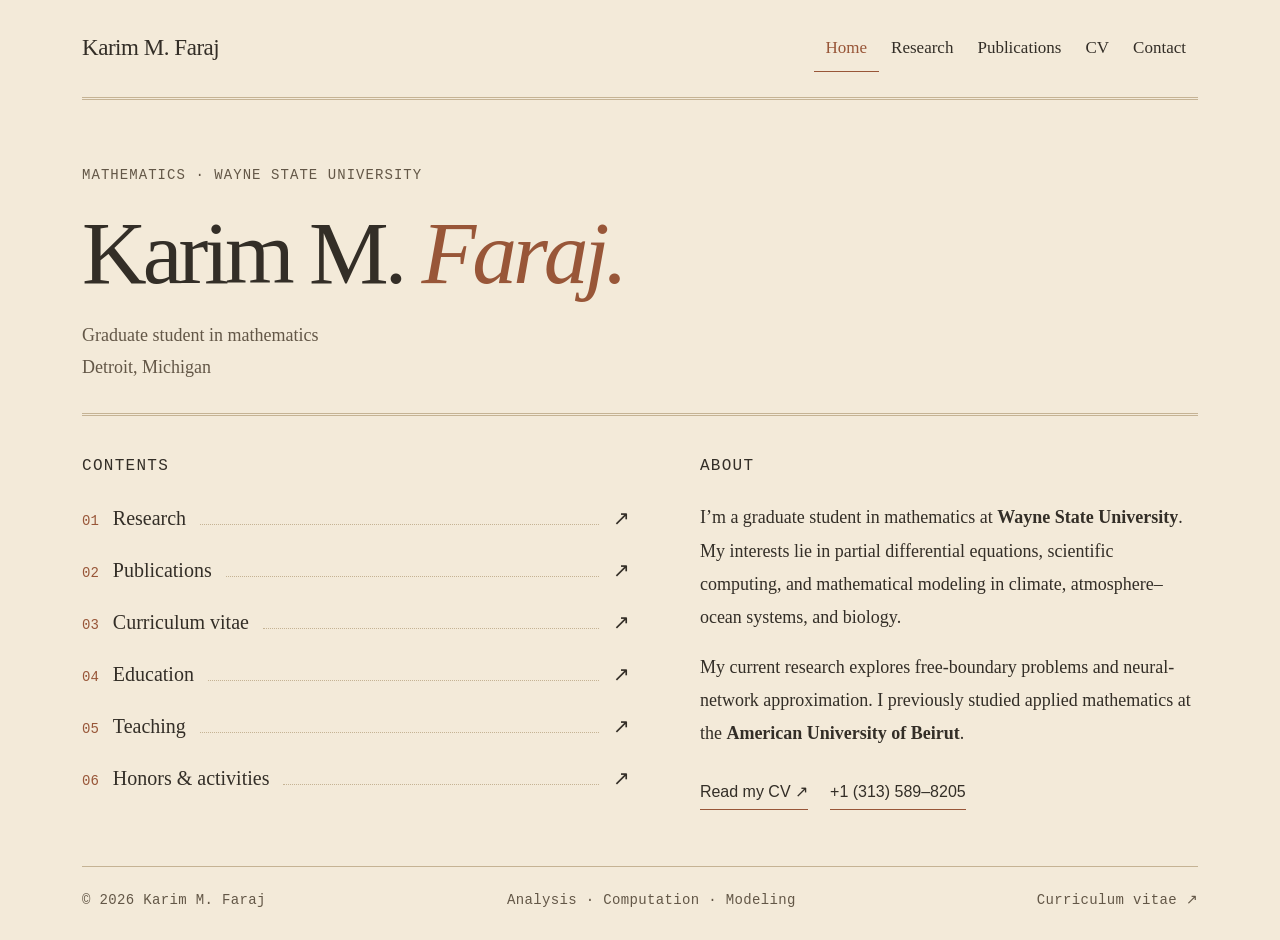
==== commit 1580d082: "Organize the academic site around contents and publications; remove figure" ====
--- a/index.html
+++ b/index.html
@@ -10,13 +10,6 @@
   <link rel="stylesheet" href="styles.css">
   <script src="site.js" defer></script>
 </head>
-<body><a class="skip-link" href="#main">Skip to content</a><div class="page-shell"><header class="site-header"><a class="wordmark" href="index.html" aria-label="Karim M. Faraj, home">K<span>.</span> M<span>.</span> F<span>.</span></a><nav aria-label="Main navigation"><a href="index.html" aria-current="page">About</a><a href="research.html">Research</a><a href="education.html">Education</a><a href="teaching.html">Teaching</a><a href="beyond.html">More</a><a href="contact.html">Contact</a></nav><a class="header-cv" href="cv.html">Curriculum vitae ↗</a></header><main id="main"><section class="hero" id="about" aria-labelledby="hero-title">
-      <div class="hero-copy">
-        <p class="eyebrow"><span class="small-star" aria-hidden="true">✳</span> Mathematics · Wayne State University</p>
-        <h1 id="hero-title">Karim M.<br><em>Faraj.</em></h1>
-        <p class="hero-deck">Studying mathematics.</p>
-        <p class="hero-intro">I’m a graduate student in mathematics at Wayne State University. My interests lie in partial differential equations, scientific computing, and mathematical modeling in climate, atmosphere–ocean systems, and biology.</p>
-        <div class="hero-links"><a class="text-link" href="research.html">Explore my research <span aria-hidden="true">↗</span></a><a class="quiet-link" href="cv.html">View my CV <span aria-hidden="true">↗</span></a></div>
-      </div>
-      <figure class="vintage-figure"><img src="geometric-study.svg" width="420" height="420" alt="A vintage geometric study of a circle, an inscribed triangle, and compass construction arcs."><figcaption>Geometric study <span aria-hidden="true">·</span> Circle &amp; construction</figcaption></figure><div class="hero-footnote"><span>Graduate student &amp; researcher</span><span>Detroit, Michigan</span></div>
-    </section></main><footer class="site-footer"><span>© 2026 Karim M. Faraj</span><span>Analysis · Computation · Modeling</span><a href="cv.html">Curriculum vitae ↗</a></footer></div></body></html>+<body><a class="skip-link" href="#main">Skip to content</a><div class="page-shell"><header class="site-header"><a class="wordmark" href="index.html">Karim M. Faraj</a><nav aria-label="Main navigation"><a href="index.html" aria-current="page">Home</a><a href="research.html">Research</a><a href="publications.html">Publications</a><a href="cv.html">CV</a><a href="contact.html">Contact</a></nav></header><main id="main"><section class="home-overview" aria-labelledby="home-title"><div class="home-identity"><p class="eyebrow">Mathematics · Wayne State University</p><h1 id="home-title">Karim M. <em>Faraj.</em></h1><p class="home-affiliation">Graduate student in mathematics<br>Detroit, Michigan</p></div>
+<nav class="contents" aria-label="Website contents"><h2>Contents</h2><ol><li><a href="research.html"><span>01</span><strong>Research</strong><span class="contents-dots"></span><span>↗</span></a></li><li><a href="publications.html"><span>02</span><strong>Publications</strong><span class="contents-dots"></span><span>↗</span></a></li><li><a href="cv.html"><span>03</span><strong>Curriculum vitae</strong><span class="contents-dots"></span><span>↗</span></a></li><li><a href="education.html"><span>04</span><strong>Education</strong><span class="contents-dots"></span><span>↗</span></a></li><li><a href="teaching.html"><span>05</span><strong>Teaching</strong><span class="contents-dots"></span><span>↗</span></a></li><li><a href="beyond.html"><span>06</span><strong>Honors &amp; activities</strong><span class="contents-dots"></span><span>↗</span></a></li></ol></nav>
+<section class="home-abstract" aria-labelledby="about-heading"><h2 id="about-heading">About</h2><p>I’m a graduate student in mathematics at <strong>Wayne State University</strong>. My interests lie in partial differential equations, scientific computing, and mathematical modeling in climate, atmosphere–ocean systems, and biology.</p><p>My current research explores free-boundary problems and neural-network approximation. I previously studied applied mathematics at the <strong>American University of Beirut</strong>.</p><div class="hero-links"><a class="text-link" href="cv.html">Read my CV ↗</a><a class="text-link" href="tel:+13135898205">+1 (313) 589–8205</a></div></section></section></main><footer class="site-footer"><span>© 2026 Karim M. Faraj</span><span>Analysis · Computation · Modeling</span><a href="cv.html">Curriculum vitae ↗</a></footer></div></body></html>
--- a/styles.css
+++ b/styles.css
@@ -278,15 +278,39 @@
 .hero h1 { font-size: clamp(60px,6.6vw,88px); }
 .hero h1 br { display: block; }
 .hero h1 em::before { content: none; }
-.vintage-figure { align-self: center; margin: 0; }
-.vintage-figure img { width: 100%; height: auto; display: block; border: 1px solid var(--line); padding: 12px; }
-.vintage-figure figcaption { font-size: 15px; text-align: center; margin-top: 12px; color: var(--muted); font-style: italic; }
 .hero-footnote { margin-top: 15px; }
 @media(max-width:720px) {
  .site-header nav { margin-top: 0; justify-content: flex-start; }
  .site-header nav a { padding: 9px 12px; font-size: 16px; }
  .hero { grid-template-columns: 1fr; gap: 28px; }
  .hero h1 { font-size: clamp(58px,13vw,82px); }
- .vintage-figure { width: 100%; max-width: 350px; justify-self: center; }
  .section-heading h1 { font-size: 37px; }
+}
+/* A compact academic contents page and consistent navigation. */
+.site-header { flex-wrap: nowrap; align-items: center; min-height: 100px; padding: 20px 0; gap: 30px; }
+.wordmark { font-size: 23px; letter-spacing: -.02em; }
+.site-header nav { order: initial; flex-basis: auto; margin-left: auto; flex-wrap: wrap; justify-content: flex-end; }
+.site-header nav a { padding: 8px 12px; border: 0; font-size: 17px; }
+.site-header nav a[aria-current="page"] { background: transparent; border-bottom: 1px solid var(--rust); }
+.home-overview { display: grid; grid-template-columns: 1.1fr 1fr; gap: 38px 70px; padding: 64px 0 56px; }
+.home-identity { grid-column: 1 / -1; padding-bottom: 30px; border-bottom: 3px double var(--line); }
+.home-identity h1 { font-size: clamp(52px,7vw,90px); margin: 20px 0; letter-spacing: -.045em; }
+.home-affiliation { font-size: 18px; color: var(--muted); }
+.contents h2, .home-abstract h2 { font-family: var(--mono); font-size: 16px; text-transform: uppercase; letter-spacing: .08em; margin-bottom: 23px; line-height: 1.5; }
+.contents ol { list-style: none; padding: 0; margin: 0; }
+.contents li + li { margin-top: 17px; }
+.contents a { display: flex; align-items: baseline; gap: 14px; text-decoration: none; font-size: 20px; }
+.contents a > span:first-child { font-family: var(--mono); font-size: 14px; color: var(--rust); }
+.contents strong { font-weight: 400; }
+.contents-dots { flex: 1; border-bottom: 1px dotted var(--line); }
+.home-abstract p { font-size: 18px; line-height: 1.85; }
+.home-abstract .hero-links { flex-wrap: wrap; gap: 22px; }
+.home-abstract .text-link { font-size: 16px; }
+@media(max-width:820px) {
+ .site-header { flex-wrap: wrap; gap: 16px; }
+ .site-header nav { flex-basis: 100%; margin: 0; justify-content: flex-start; }
+ .site-header nav a { padding: 8px 12px 8px 0; margin-right: 14px; font-size: 16px; }
+ .home-overview { grid-template-columns: 1fr; gap: 34px; padding-top: 38px; }
+ .home-identity { grid-column: auto; }
+ .home-identity h1 { font-size: clamp(47px,9vw,72px); }
 }
